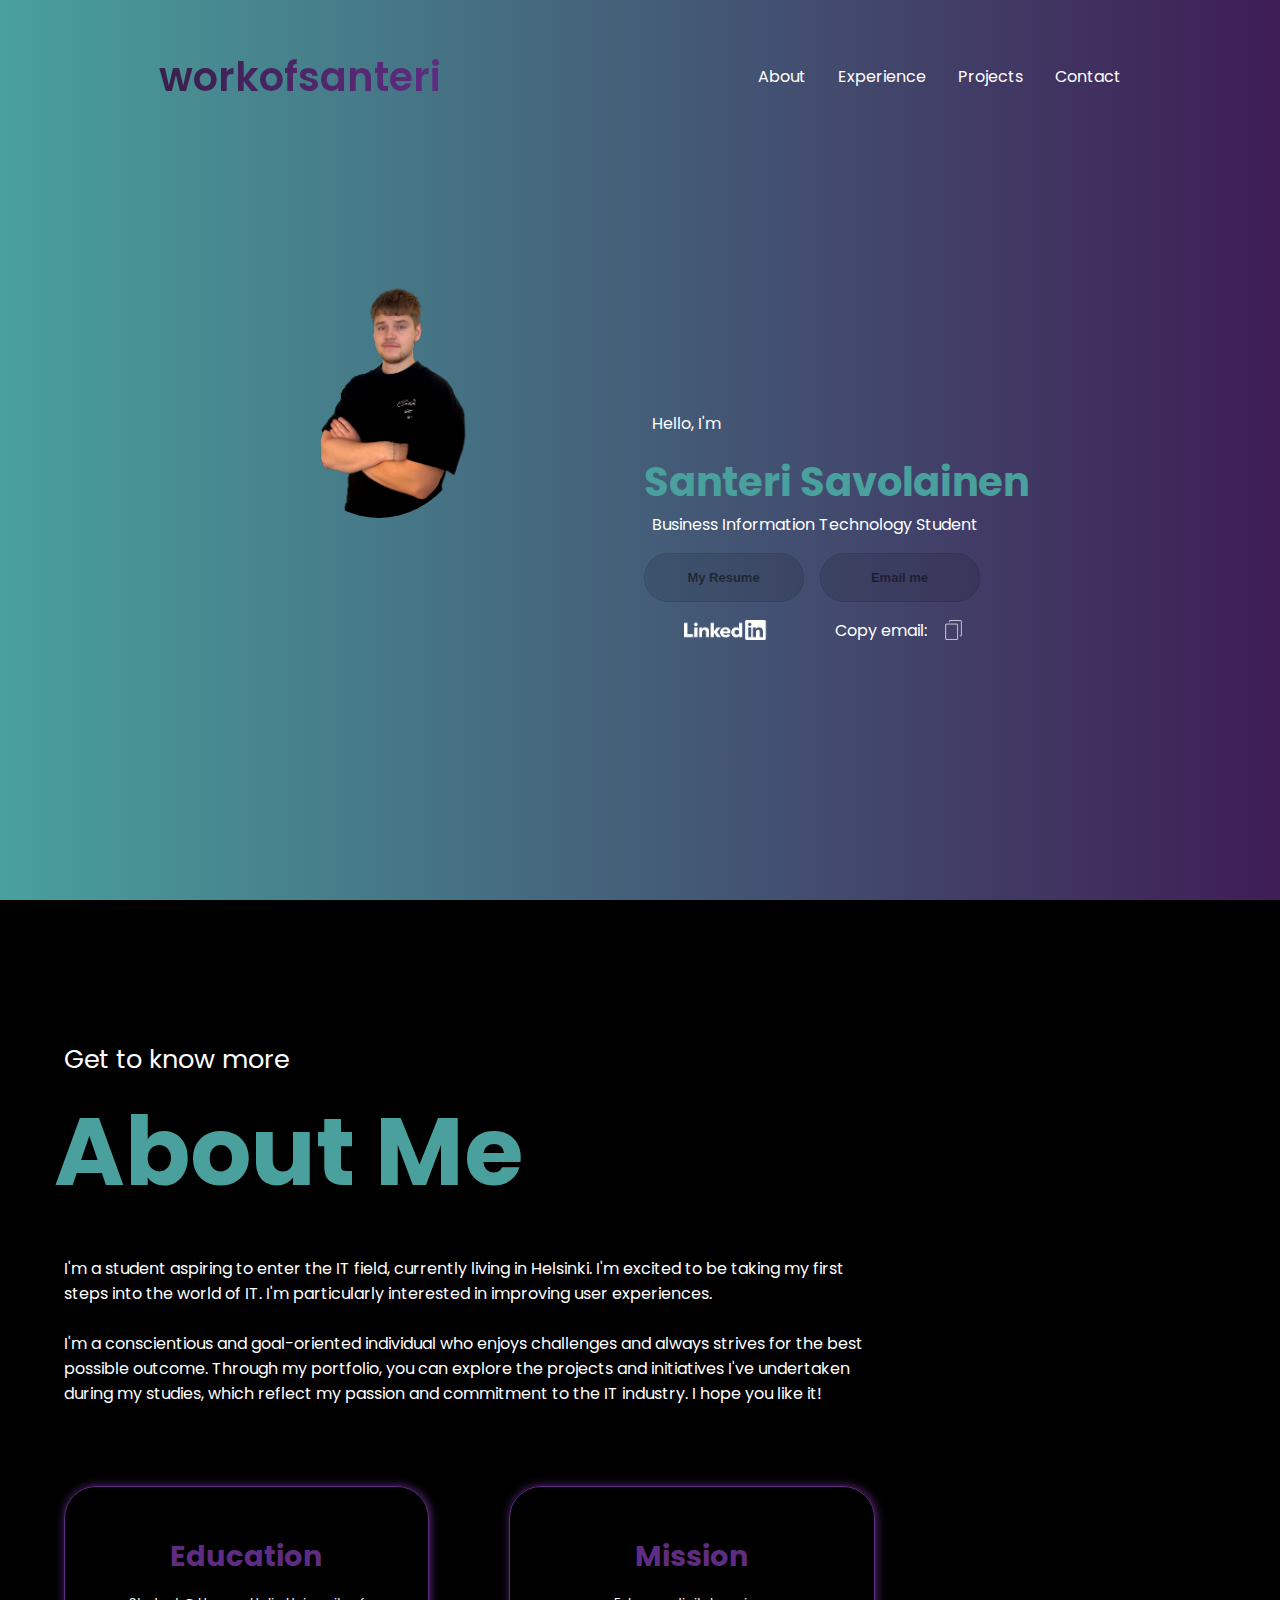
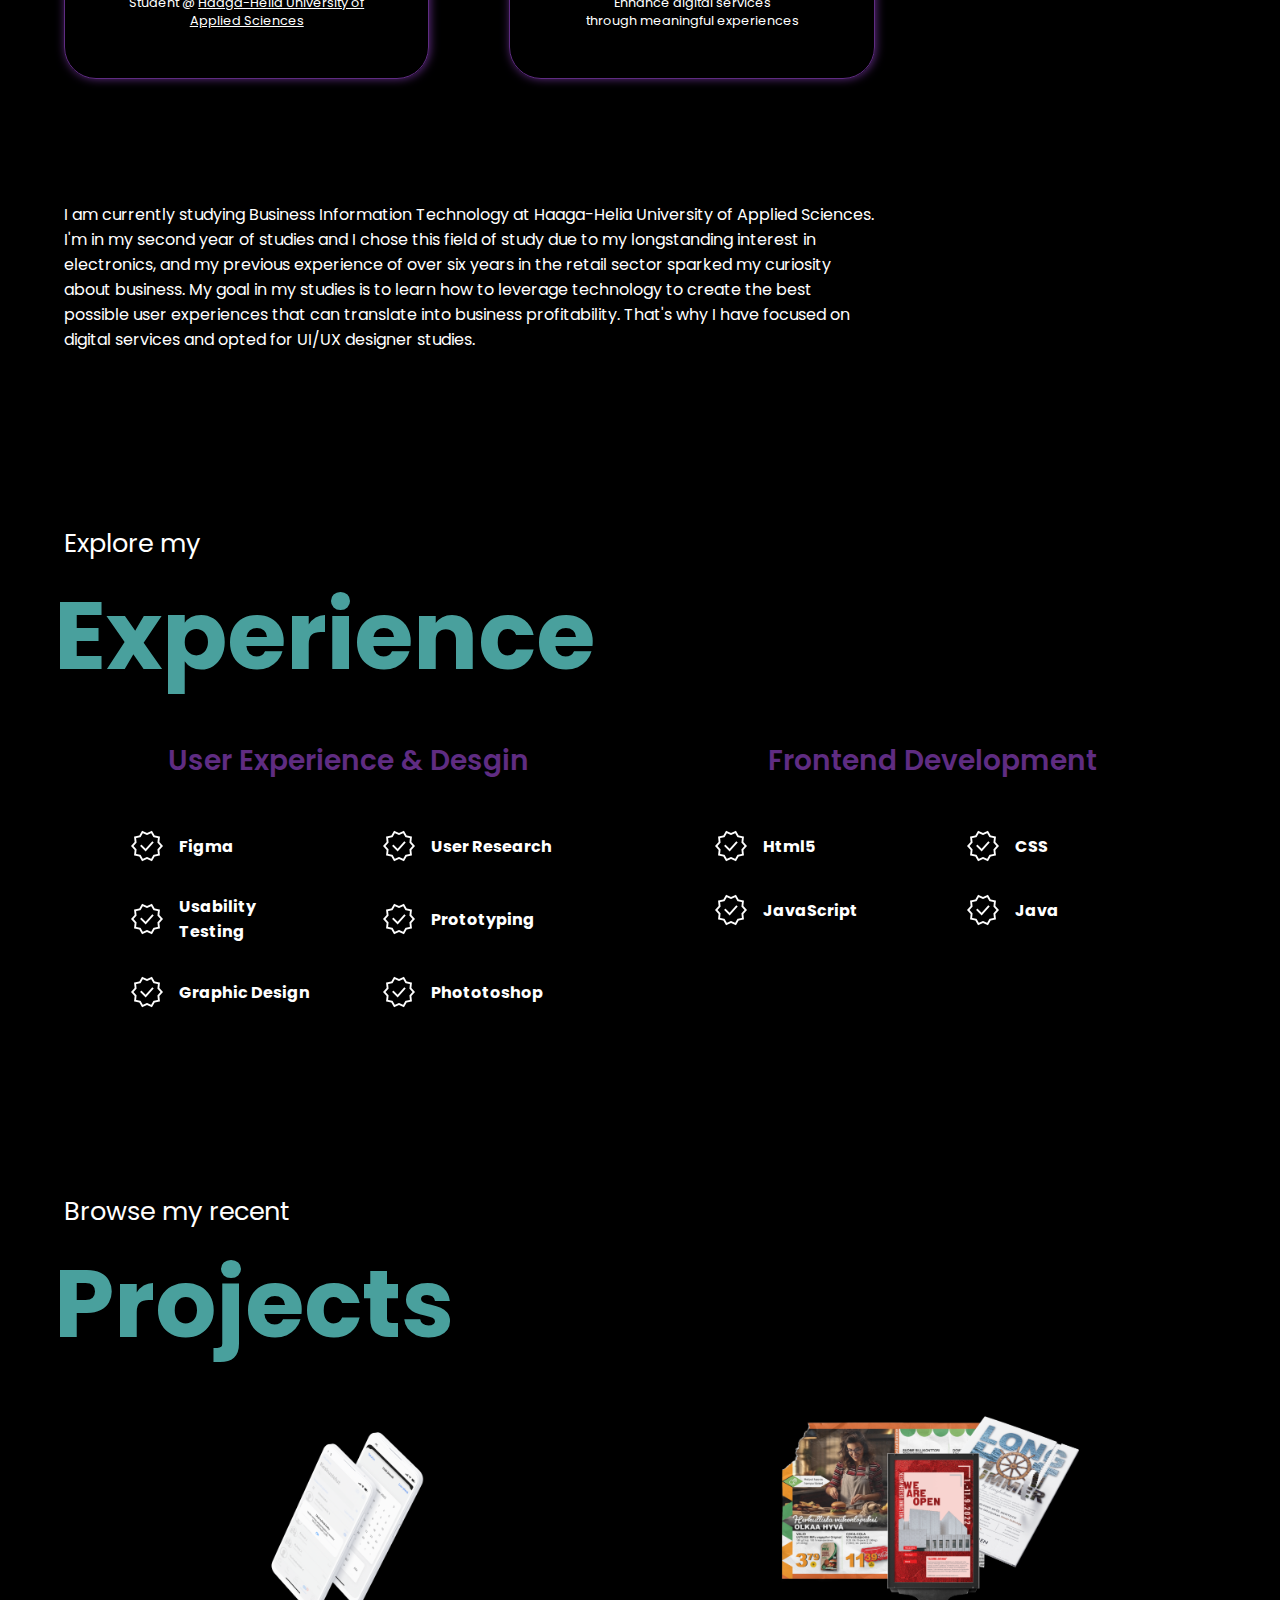
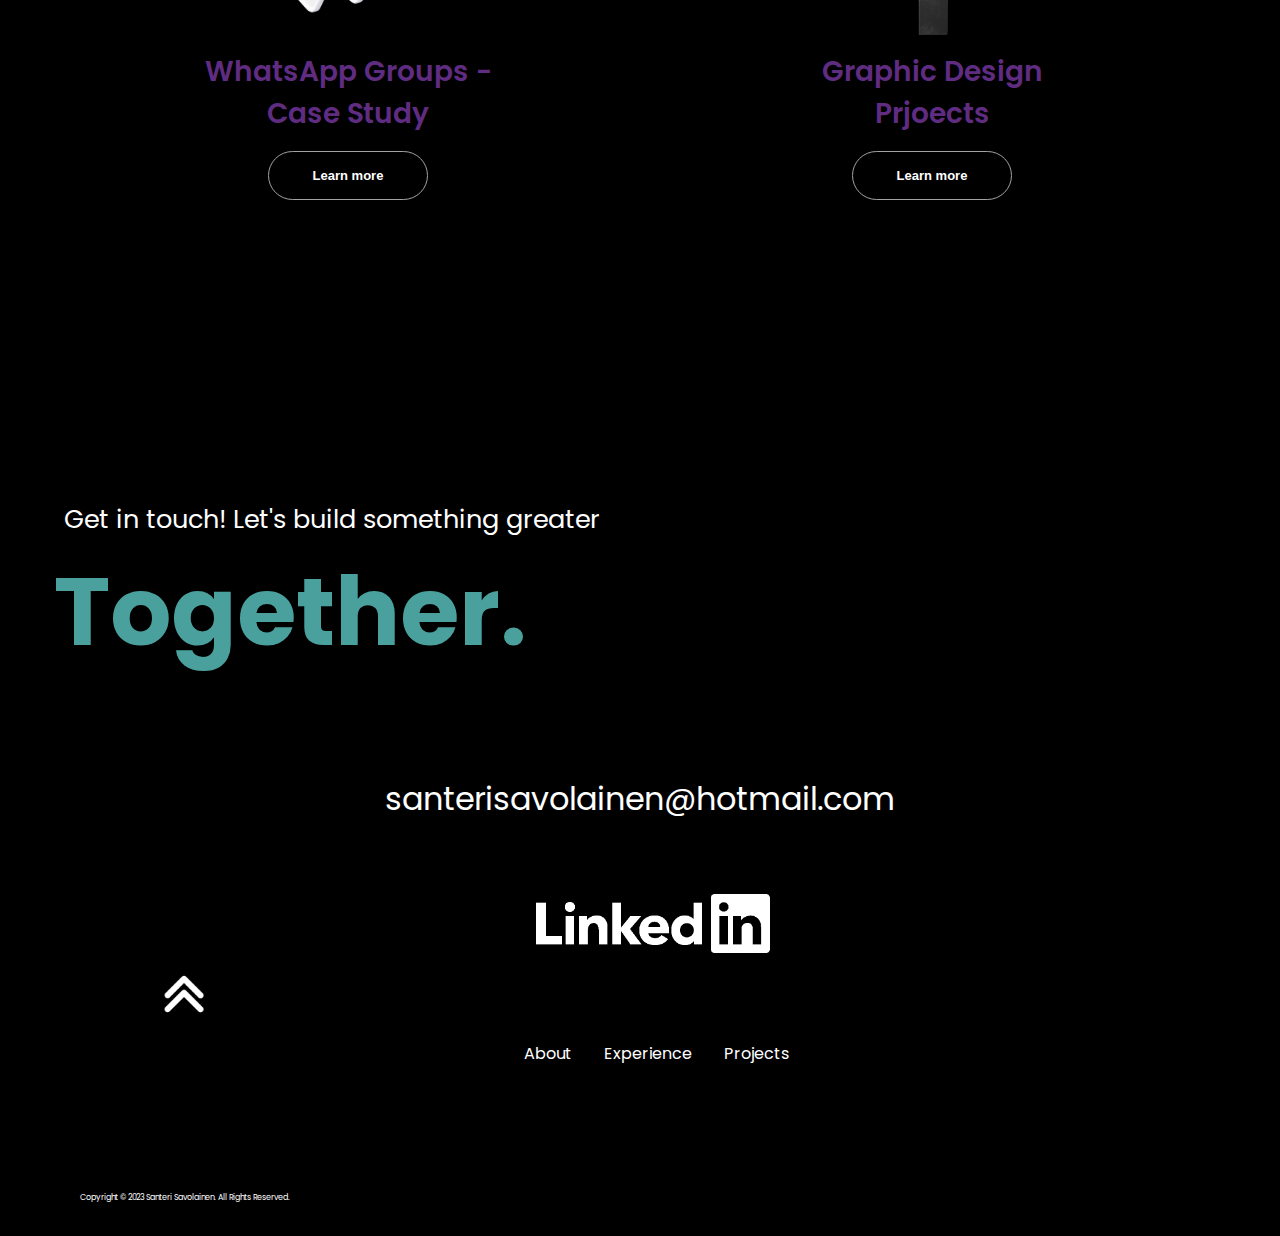
==== index.html @ 5874dae6 "created portfolio" ====
<!DOCTYPE html>
<html lang="en">
  <head>
    <meta charset="UTF-8" />
    <meta http-equiv="X-UA-Compatible" content="IE=edge" />
    <meta name="viewport" content="width=device-width, initial-scale=1">
    <title>My Portfolio</title>
    <link rel="stylesheet" href="style.css" />
    <link rel="stylesheet" href="mediaqueries.css" />
  </head>
  <body>
    <nav id="desktop-nav">
      <div onclick="location.href='index.html'" class="logo">workofsanteri</div>
      <div>
        <ul class="nav-links">
          <li><a href="#about">About</a></li>
          <li><a href="#experience">Experience</a></li>
          <li><a href="#projects">Projects</a></li>
          <li><a href="#contact">Contact</a></li>
        </ul>
      </div>
    </nav>
    <nav id="hamburger-nav">
      <div onclick="location.href='index.html'" class="logo">workofsanteri</div>
      <div class="hamburger-menu">
        <div class="hamburger-icon" onclick="toggleMenu()">
          <span></span>
          <span></span>
          <span></span>
        </div>
        <div class="menu-links">
          <li><a href="#about" onclick="toggleMenu()">About</a></li>
          <li><a href="#experience" onclick="toggleMenu()">Experience</a></li>
          <li><a href="#projects" onclick="toggleMenu()">Projects</a></li>
          <li><a href="#contact" onclick="toggleMenu()">Contact</a></li>
        </div>
      </div>
    </nav>
   
    <section id="profile">
      <div class="section__pic-container">
        <img src="./kuvat/profile2.png
        " alt="profile picture" class="profilepic"/>
      </div>
      <div class="section__text">
        <p class="section__text__p2">Hello, I'm</p>
        <h1 class="title1" onclick="location.href='./#about'">Santeri Savolainen</h1>
        <p class="section__text__p2">Business Information Technology Student</p>
        <div class="btn-container">
            <button class="btn btn-color-2" onclick="window.open('./kuvat/Resume.pdf')">
               My Resume
            </button>
            <button class="btn btn-color-1" onclick="location.href='mailto:santeri.savolainen@hotmail.com'">
                Email me
            </button>
            
        </div>
        <div id="socials-container">
            <img src="./kuvat/linkedin2.png" alt="My LinkedIn profile" class="icon"
                onclick="location.href='https://linkedin.com/in/santerisavolainen'" />
                <p onclick="copyEmailToClipboard(event)">Copy email:</p> <img src="./kuvat/copy.png" alt="Email icon" class="icon contact-icon email-icon" onclick="copyEmailToClipboard(event)"> 
                <div class="notification"></div>
          
        </div>
      </div>
    </section>

    <section id="about">
      <p class="section__text__p1">Get to know more</p>
      <h1 class="title">About Me</h1>
      <div class="section-container">

        <div class="about-details-container">

          <p class="info">
            I'm a student aspiring to enter the IT field, currently living in Helsinki. I'm excited to be taking my first steps into the world of IT. I'm particularly interested in improving user experiences.

<br><br>I'm a conscientious and goal-oriented individual who enjoys challenges and always strives for the best possible outcome. Through my portfolio, you can explore the projects and initiatives I've undertaken during my studies, which reflect my passion and commitment to the IT industry.
          I hope you like it!
</p>

          <div class="about-containers2">
            <div class="details-container2">
              

              <h3>Education</h3>
              <p>Student @ <a class="haaga-helia" href="https://www.haaga-helia.fi/en" target="_blank">Haaga-Helia University of Applied Sciences</a></p>
            </div>
            <div class="details-container2">

              <h3>Mission</h3>
              <p>Enhance digital services <br/> through meaningful experiences</p>
            </div>
          </div>
          <div class="text-container">

            <p>
                <br/><br/><br/>I am currently studying Business Information Technology at Haaga-Helia University of Applied Sciences. I'm in my second year of studies and  I chose this field of study due to my longstanding interest in electronics, and my previous experience of over six years in the retail sector sparked my curiosity about business. My goal in my studies is to learn how to leverage technology to create the best possible user experiences that can translate into business profitability. That's why I have focused on digital services and opted for UI/UX designer studies.
            </p>
          </div>
        </div>
      </div>
      <img src="./kuvat/arrow-down.png" alt="Arrow icon" class="icon arrow"
        onclick="location.href='./#experience'"
      />
    </section>
    <section id="experience">
      <p class="section__text__p1">Explore my</p>
      <h1 class="title">Experience</h1>
      <div class="experience-details-container">
        <div class="about-containers">
          <div class="details-container">
            <h3 class="experience-sub-title">User Experience & Desgin</h3>
            <div class="article-container">
              

                <div class="skill">
                  <img src="./kuvat/check.png" alt="verified" class="iconi" />
                  <h2>Figma</h2>
                </div>

              

                <div class="skill">
                  <img src="./kuvat/check.png" alt="verified" class="iconi" />
                  <h2>User Research</h2>
                </div>

              

                <div class="skill">
                  <img src="./kuvat/check.png" alt="verified" class="iconi" />
                  <h2>Usability Testing</h2>
                </div>

              

                <div class="skill">
                  <img src="./kuvat/check.png" alt="verified" class="iconi" />
                  <h2>Prototyping</h2>
                </div>

              

                <div class="skill">
                  <img src="./kuvat/check.png" alt="verified" class="iconi" />
                  <h2>Graphic Design</h2>
                </div>

              

                <div class="skill">
                  <img src="./kuvat/check.png" alt="verified" class="iconi" />
                  <h2>Phototoshop</h2>
                </div>

            </div>
          </div>
          <div class="details-container">
            <h3 class="experience-sub-title">Frontend Development</h3>
            <div class="article-container2">

                <div class="skill">
                  <img src="./kuvat/check.png" alt="verified" class="iconi" />
                  <h2>Html5</h2>
                </div>


                <div class="skill">
                  <img src="./kuvat/check.png" alt="verified" class="iconi" />
                  <h2>CSS</h2>
                </div>


                <div class="skill">
                  <img src="./kuvat/check.png" alt="verified" class="iconi" />
                  <h2>JavaScript</h2>
                </div>


                <div class="skill">
                  <img src="./kuvat/check.png" alt="verified" class="iconi" />
                  <h2>Java</h2>
                </div>

            </div>
          </div>
        </div>
      </div>

      <img src="./kuvat/arrow-down.png" alt="Arrow icon" class="icon arrow"
      onclick="location.href='./#projects'"
    />

    </section>

    <section id="projects">
      <p class="section__text__p1">Browse my recent</p>
      <h1 class="title">Projects</h1>
      <div class="experience-details-container">
        <div class="about-containers">
          <div class="details-container color-container">
            <div class="article-container">
              <img
                src="./kuvat/Realme 10.png"
                alt="Project 1"
                class="project-img"
              />
            </div>
            <h2 class="experience-sub-title project-title">WhatsApp Groups - <br>Case Study</h2>
            <div class="btn-container2">
              <button
                class="btn btn-color-2 project-btn"
                onclick="location.href='projekti1.html'"
              >
                Learn more
              </button>

            </div>
          </div>
          <div class="details-container color-container">
            <div class="article-container">
              <img
                src="./kuvat/designs.png"
                alt="Project 2"
                class="project-img"
              />
            </div>
            <h2 class="experience-sub-title project-title">Graphic Design <br> Prjoects</h2>
            <div class="btn-container2">
              <button
                class="btn btn-color-2 project-btn"
                onclick="location.href='projekti2.html'"
              >
                Learn more
              </button>

            </div>
          </div>

        </div>
      </div>
      <img src="./kuvat/arrow-down.png" alt="Arrow icon" class="icon arrow"
        onclick="location.href='./#contact'"
      />
    </section>
    <section id="contact">
      <p class="section__text__p1">Get in touch! Let's build something greater</p>
      <h1 class="title">Together.</h1>
      

      
      <div class="contact-info-upper-container">
        <div class="contact-info-container">

        

          <p><a class="mail" href="mailto:santerisavolainen@hotmail.com">santerisavolainen@hotmail.com</a></p>
        </div>
        <div class="contact-info-container">
          <a target="_blank" href="https://www.linkedin.com/in/santerisavolainen" >
            <img src="./kuvat/linkedin2.png" alt="LinkedIn icon" class="icon contact-icon3" >
          </a>
        </div>
      </div>
     
    </section>
    <img src="./kuvat/arrow.png" alt="Arrow icon" class="icon-arrow1" onclick="location.href='./#desktop-nav'" />
    <footer>
      <nav class="nav2">
        <div class="nav-links-container">
          <ul class="nav-links">
            <li><a class="a2" href="#hamburger-nav">Home</a></li>
            <li><a class="a1" href="#about">About</a></li>
            <li><a class="a1" href="#experience">Experience</a></li>
            <li><a class="a1" href="#projects">Projects</a></li>
          </ul>
        </div>
      </nav>
      
    </section>
  
    </section>
    <footer>

        <p>Copyright &#169; 2023 Santeri Savolainen. All Rights Reserved.</p>
    </footer>

    <script src="script.js"></script>
  </body>
</html>
---- style.css ----
/* GENERAL */

@import url("https://fonts.googleapis.com/css2?family=Poppins:wght@300;400;500;600&display=swap");

.icon.arrow {
  display: none;
}

* {
  margin: 0;
  padding: 0;
}

.fade-in {
  opacity: 0;
  transform: translateY(20vh);
  visibility: hidden;
  transition: opacity 0.6s ease-out, transform 1.2s ease-out;
  will-change: opacity, visibility;
}


body {
  font-family: "Poppins", sans-serif;
  background-color: rgb(0, 0, 0);
  cursor: default;
}

html {
  scroll-behavior: smooth;
}

p {
  color: rgb(255, 255, 255);
    font-size: 1rem;
}

h3 {
    color:white;
    font-size: 1.8rem;
    padding-bottom: 1rem;
    color: #5F2C82;
}
h2 {
    color:white;
    font-size: 1.4rem;
    padding-bottom: 1rem;
}

/* TRANSITION */


a,
.btn {
  transition: all 300ms ease;
}

/* DESKTOP NAV */

nav,
.nav-links {
  display: flex;
  align-items: baseline;
}

nav {
    justify-content: space-around;
    align-items: center;
    height: 17vh;
    background: linear-gradient(to right, #49a09d, #602c82a6);
  }

.nav2 {
    background: black;
    align-items: end;
}



.nav-links {
  gap: 2rem;
  list-style: none;
  font-size: 1.5rem;
  flex-direction: row;
}

a,
.a2 {
  color: rgb(255, 255, 255);
  text-decoration: none;
  text-decoration-color: white;
}

.a1:hover,
.a2:hover {
    color: rgb(82, 82, 82);
    text-decoration: underline;
    text-decoration-color: 82,82,82;
  }

  .a2 {
    display: none;
  }

.rounded-image {
  height: 30rem;
  width: auto;
}

.haaga-helia {

    text-decoration: underline; /* Example style */
  }

.haaga-helia:hover {
  color: grey;
  text-decoration: none;
  text-underline-offset: 0rem;
  text-decoration-color: rgb(181, 181, 181);
}

a:hover {
  color: rgb(0, 0, 0);
  text-decoration: underline;
  text-underline-offset: 1rem;
  text-decoration-color: rgb(0, 0, 0);
}

.logo,
.logo:hover {
    font-size: 3rem;
    font-weight: 600;
    background: linear-gradient(to right, #391f4b, #5F2C82);
    -webkit-background-clip: text;
    background-clip: text;
    color: transparent;
  }

.logo:hover {
  cursor: pointer;
}

/* HAMBURGER MENU */

#hamburger-nav {
  display: none;
}

.hamburger-menu {
  position: relative;
  display: inline-block;
}

.hamburger-icon {
  display: flex;
  flex-direction: column;
  justify-content: space-between;
  height: 24px;
  width: 30px;
  cursor: pointer;
}

.hamburger-icon span {
  width: 100%;
  height: 2px;
  background-color: black;
  transition: all 0.3 ease-in-out;
}

.menu-links {
  position: absolute;
  top: 100%;
  right: 0;
  background-color: white;
  width: fit-content;
  max-height: 0;
  overflow: hidden;
  transition: all 0.3 ease-in-out;
}

.menu-links a {
  display: block;
  padding: 10px;
  text-align: center;
  font-size: 1.5rem;
  color: black;
  text-decoration: none;
  transition: all 0.3 ease-in-out;
}

.menu-links li {
  list-style: none;
}

.menu-links.open {
  max-height: 300px;
}

.hamburger-icon.open span:first-child {
  transform: rotate(45deg) translate(10px, 5px);
}

.hamburger-icon.open span:nth-child(2) {
  opacity: 0;
}

.hamburger-icon.open span:last-child {
  transform: rotate(-45deg) translate(10px, -5px);
}

.hamburger-icon span:first-child {
  transform: none;
}

.hamburger-icon span:first-child {
  opacity: 1;
}

.hamburger-icon span:first-child {
  transform: none;
}

/* SECTIONS */

section {
  padding-top: 4vh;
  height: 96vh;
  margin: 10%;
  box-sizing: border-box;
  min-height: fit-content;
  
}

.section-container {
  display: flex;
}

/* PROFILE SECTION */

#profile {
  display: flex;
  justify-content: center;
  gap: 5rem;
  height: 83vh;
  background: linear-gradient(to right, #49A09D, #602c82a6);
  margin: 0;
  padding: 0;
}

.profilepic {
  border-radius: 50%;
height: 20rem;
 
}

.section__pic-container {
  width: 25%;
  margin-top:11%
}

.section__text {
  align-self: center;
  text-align: center;
}

.section__text p {
  font-weight: 1rem;
}

.section__text__p1 {
    font-size: 1.6rem;
      text-align: left;
      
    }

.section__text__p2 {
  font-size: 1.6rem;
  margin-bottom: 1rem;
  text-align: left;
}

.title1 {
    font-size: 5rem;
    text-align: left;
    color: #49A09D;
    margin-left: -0.5rem;
    transition: all .7s ease; /* Apply a smooth transition to all properties */
  }

  .title1:hover {
    transform: scale(1.04);
    text-shadow: 0px -1px 15px #0000007e;
    position: relative;
    cursor: pointer;
  }

  .title {
    font-size: 6rem;
    text-align: left;
    color: #49A09D;
    margin-left: -10px;
    position: relative;
    
  }




#socials-container {
  display: flex;
  justify-content: left;
  margin-top: 1rem;
  gap: 1rem;
  align-items: center;
}

/* ICONS */

.icon {
  cursor: pointer;
  height: 2rem;
  transition: all 0.1s ease-in-out ;
  margin-right: 6rem;
  margin-left: 3.2rem;
}

.licon {
    cursor: pointer;
    height: 2rem;
    transition: all 0.1s ease-in-out ;
  }

.icon:hover,
.licon:hover {

    scale: 1.02;
  opacity: 0.5;
}

.email-icon {
  opacity: 0.7;
  display: flex;
  height: 2rem;
  align-items: center;
  margin-left: 0px;
}




.email-icon:hover {
    opacity: 0.1;  ;
    cursor: pointer;
}

.mail:hover {
    color: white;
    opacity: 0.3;
    text-decoration: none;
}

/* BUTTONS */

.btn-container {
  display: flex;
  justify-content: left;
  align-items: center;
  gap: 1rem;
  margin-left: -0.5rem;
}

.btn-container2 {
    display: flex;
    justify-content: center;
    align-items: center;
    gap: 1rem;

  }

.btn {
    font-size: 1.2rem;
    font-weight: 600;
    transition: all 300ms ease;
    padding: 1rem;
    width: 15rem;
    border-radius: 2rem;
  }

.btn-color-1,
.btn-color-2 {
    border: rgba(0, 0, 0, 0.1) 0.01rem solid;
}

.btn-color-1:hover,
.btn-color-2:hover {
  cursor: pointer;
  
}

.btn-color-1,
.btn-color-2 {
 background-color: rgba(0, 0, 0, 0.1);
  color: rgba(0, 0, 0, 0.5);
}


.btn-container {
  gap: 1rem;
}

.btn-color-1:hover,
.btn-color-2:hover {
  cursor: pointer;
  transform: scale(1.04);
  box-shadow: 3px -0.5px 10px #00000071;
  background-color: #49A09D;
  color: black;

}

/* ABOUT SECTION */

#about {
  position: relative;
}

.about-containers {
  gap: 1rem;
  margin-bottom: 5rem;
  display: flex;
  flex-wrap: wrap;
  margin-right: 20%;
  max-width: 1230px;
  

}

.text-container {
    text-align: left;
}

.about-containers2 {
    gap: 5rem;
    margin-top: 2rem;
    display: flex;
    flex-wrap: wrap;
    align-content: space-around;
    width: 100%;
    justify-content: space-evenly;
    
  
  }



.about-details-container {
  display: flex;
  flex-wrap: wrap;
  margin-right: max(0px, calc(60% - 350px));
  
}

.about-pic {
  border-radius: 2rem;
}

.arrow {
  position: absolute;
  bottom: 2.5rem;
  right: -2rem;
}

.icon-arrow1 {
    width: 80px; 
    height: 80px; 
    position: absolute;
    left: 10rem; 
    cursor: pointer;
    color: #49A09D;
    transition: all .3s ease;
  }
  .icon-arrow1:hover {
    opacity: 0.3;
  }

.details-container {
    padding: 1rem;
    flex: 1 1 0%;
  max-width: 50rem;
    text-align: center;
    margin: 1rem;
    border-radius: 2rem;

    
}
.details-container h2{
  padding-bottom: 0px;
}



.details-container2 {
    display: flex;
    flex-direction: column;
    padding: 3rem;
    flex: 1;
    border-radius: 2rem;
    border: #5F2C82 0.1rem solid;
    text-align: center;
    max-width: 450px;
    height: auto;
    box-shadow: 1px 0px 10px #5F2C82 ;
  }

.section-container {
  gap: 4rem;
  height: 80%;
}



/* EXPERIENCE SECTION */

#experience {
  position: relative;
}

.experience-sub-title {
  color: #5F2C82;
  font-weight: 600;
  font-size: 1.75rem;
  margin-bottom: 2rem;
}

.experience-details-container {
  display: flex;
  justify-content: center;
  flex-direction: column;
}

.article-container {
    display: flex;
    flex-flow: wrap;
    text-align: initial;
    flex-wrap: wrap;
    justify-content: space-around;
    align-items: center;
}

.article-container2 {
    display: flex;
    flex-wrap: wrap;
    justify-content: space-around;
    
  }
  



/* PROJECTS SECTION */

#projects {
  position: relative;
}



.project-img {
  border-radius: 2rem;
  width: 60%;
  height: 60%;
}

.project-title {
  margin: 1rem;
  color: #5F2C82;
}

.project-btn {
    display: flex;
    justify-content: center;
  color: rgb(255, 255, 255);
  border-color: rgb(163, 163, 163);
}

/* CONTACT */

#contact {
  display: flex;
  justify-content: center;
  flex-direction: column;
  height: 70vh;
}

.contact-info-upper-container {
  display:block;
  justify-content: center;
  background: (250, 250, 250);
  margin: 10px;
  padding: 2rem;
}

.contact-info-container {
  display: flex;
  align-items: center;
  justify-content: center;
  gap: 10rem;
  margin-top: 10rem;
  margin-bottom: 0rem;
}

.contact-info-container p {
  font-size: 3rem;
}

.contact-icon {
  cursor: default;
}
.contact-icon2 {
    cursor: pointer;
    width: 20rem;
    height: auto;
  }

  .contact-icon3 {
    margin-left: 0px;
    cursor: pointer;
    width: 20rem;
    height: auto;
    transition: all .3s ease;
  }

  .contact-icon3:hover {
    scale: 1;
  }

  .skill {
    display: flex;
    align-items: center;
    gap: 1rem;
    width: 250px;
    margin-bottom: 2rem;
  }
  .iconi {
    cursor: pointer;
    height: 2rem;
  }
/* FOOTER SECTION */

footer {
  height: 26vh;
  margin: 1rem 1rem;
  display: flex;
    justify-content: flex-end;
    flex-wrap: nowrap;
    flex-direction: column;
}

footer p {
  text-align: left;
  font-size: 0.5rem;
  margin-left: 3rem;
}
 
/* whatsapp */

.wsection {
  height: 60vh;
}
---- mediaqueries.css ----
@media screen and (max-width: 1600px) {

  .hel-container img {
    max-height: 45rem;
   }


  .hel p{
    margin-right: 10px;
    max-width: 100%;
  }
  .users-container {
 
    max-width: 1000px;
  }
  
  .section__pic-container {
    width: 25%;
    margin-top:6%
  }

  .ip6,
  .ip8 {
    border-radius: .7rem;
    position: absolute;
    right: 5%;
    width: 7rem;
    transition: .5s;
    }

p {
  font-size: 1rem;
}

.nav-links {
  font-size: 1rem;
}

.logo,
.logo:hover {
  font-size: 2.5rem;
}

.title1 {
  font-size: 2.5rem;
}

.section__text__p2 {
font-size: 1rem;
}

.btn-color-1,
.btn-color-2{
  width: 10rem;
  font-size: small;
}

  #socials-container p {
    font-size: 1rem;
    
  }

  .icon {
    height: 1.3rem;
    margin-left: 2rem;
    margin-right: 3.2rem;
  }

  .email-icon {
    height: 1.3rem;
    margin: 0rem;
  }

  .contact-icon3 {
    width: 15rem;
    height: auto;
    margin-left: 2rem;
    margin-right: 0px;
  }

  .nav-links-container {
    display: flex;
  }
  .contact-info-container {
    margin-top: 4rem;
  }
  .mail {
    font-size: 2rem;
  }

  .about-containers2 {
    margin-top: 5rem;
    margin-bottom: 3rem;
  }

  .details-container2 p {
    font-size: .8rem;
  }

  .icon.arrow {
    display: none;
  }

  .info {
    margin-top: 2rem;
  }
  
  .icon-arrow1 {
    height: auto;
    width: 3rem;
  }
  article {
    margin-left: 0px;
    width: 10rem;
    justify-content: center;

  }

  .section__text__p1 {
    margin-top: 0.5rem;
  }
  #profile {
    height: 83vh;
    margin-bottom: 6rem;
  }


  #experience {
    margin-top: 10%;
  } 


  .profilepic {
    scale: 0.8;
  }

  .about-containers {
    gap: 1rem;
    margin-bottom: 5rem;
    display: flex;
    flex-wrap: wrap;
    margin-right: 0px;
  
  }

  .about-details-container {
    display: flex;
    flex-wrap: wrap;
    margin-right: max(0px, calc(60% - 350px));
    
  }

  #contact,
  #projects {
    height: fit-content;
  }
  .section-container {
    display: block;
  }

  #projects {
    padding-top: 2rem;
    padding-bottom: 9rem;
  }
  
  .contact-info-upper-container {
    padding: 0px;
    display: flex;
    flex-wrap: nowrap;
    flex-direction: column;
    align-items: center;

    

  }

  .objective {
    display: flex;
    flex-direction: column;
    max-width: 20rem;
    height: 17rem;
    border: 2px solid #5F2C82;
    border-radius: 100%;
    padding: 1rem;
    text-align: center;

  }

  .objective h3 {
    font-size: 1.3em;
    padding-bottom: 2rem;
    padding-top: 2rem;
}

.objective h2 {
    font-size: .8rem;
    max-width: fit-content;
    margin: 0px 2px;
}

.objective p{
margin-top: 0px;
font-size: .7rem;
max-width: fit-content;

}

  section,
  .section-container {
    height: fit-content;
  }
  section {
    margin: 0 5%;
  }

  .skill {
    width: 183px;
  }


  .article-container h2,
  .article-container2 h2 {
    font-size: medium;
  }


}
.notification {
  display: none;
  position: fixed;
  top: 10px;
  right: 10px;
  background: #333;
  color: white;
  padding: 10px;
  border-radius: 5px;
  animation: fadeIn 0.5s, fadeOut 0.5s 2.5s forwards;
  font-size: 12px;
}

@keyframes fadeIn {
  from { opacity: 0; }
  to { opacity: 1; }
}

@keyframes fadeOut {
  from { opacity: 1; }
  to { opacity: 0; }
}

@media screen and (max-width: 1100px) {
  .gro-container {
    display: flex;
    flex-direction: column;
    align-items: center;
  }

  .gro2-container {
    display: flex;
    flex-direction: column;
    align-items: center;
  }

  .gro img{
    max-width: 100%;
  }


  .inf {
    max-width: 100%
  }

  .hel-container {
    display: flex;
    flex-direction: column;
    gap:2rem;
    align-items: center;
  }


  .object {
    flex-wrap: wrap;
    flex-direction: column;
    align-items: center;
  }

  .objective {
    height: auto;
    padding-top: 3rem
  }

.objectives {
  width: 100%;
}

  .testing {
    flex-wrap: wrap;
    margin-left: 0px;
  }

  .teamw,
  .teamw p {
    gap:1rem;
    max-width: 100%;
  }

  .testing p {
    margin-left: 0px;
    margin-top: 2rem;
  }
  
  .flow
  {
    width:15rem;
  }

  .flowt {
    scale: 0.8;
  }

  .design-text1 {
    scale:0.7;
    left: 45%;
  }
  
  .about-containers {
    flex-wrap: wrap;
    display: table-column;
  }

  .details-container {
    margin-top: 1rem;
  }
}

@media screen and (max-width: 900px) {
  #desktop-nav {
    display: none;
  }
  #hamburger-nav {
    display: flex;
    color: #33333300;
  }

  .a2 {
    display:flex;
  }

  .profilepic {
    width: 10rem;
    height: 11rem;
  }

  .icon {
    margin-left: 0px;
    margin-right: 0px;
  }

  #socials-container {
    display: flex;
    justify-content: center;
    align-items: center;
    gap: 1rem;
  }

  .problem {
    flex-wrap: wrap;
  }


  .objective {
    height:13rem;
    padding-top: 5rem;
  }

  
  .licon {
    margin-left: 1.5rem;
    width: 6rem;
    height: auto;
  }
  .hamburger-icon span {
    width: 100%;
    height: 2px;
    background-color: white;
    transition: all 0.3s ease-in-out;
  }
  


  .menu-links.open {
    background: linear-gradient(to right, #5F2C82, #602c8236); 
    border-radius: 1rem;
  
  } 
  
.menu-links.open a {
  color: white;

}

  #experience {
    margin: 10px;
  }
  .experience-details-container {
    margin: 8px;
    padding: 0px;
    
  }
  #profile,
  .section-container {
    display: block;
  }

  section,
  .section-container {
    height: fit-content;
  }
  section {
    margin: 0 5%;
  }
  .section__pic-container {
    display: flex;
    align-items: center;
    justify-content: center;
    max-height: 30%;
    margin-left: 45%;
    max-width: 10%;
  }
  .about-containers {
    margin-top: 0;
  }

  .icon-arrow1 {
    right: 1rem;
    bottom: 2rem;
  }

  .icon-arrow3 {
    right: 10rem;
  }
  .title1 {
    font-size: 2.5rem;
    margin: 10px;
    text-align: center;
  }

     .objective p {
        margin: 0px;
        font-size: 1rem;
        padding: 3rem;}

  .problem p.text{
    padding-bottom: 2rem;
    padding-top: 2rem;
  }

.goals-container,
.users-container,
.testing,
.practices {
  margin-left: 0px;
  margin-right: 0px;
  justify-content: center;

}

.ftext {
  align-items: center;
}

.practices {
  flex-direction: column;
  padding: 0px;
}

.practice,
.testing p {
  display: flex;
  flex-direction: column;
  align-items: center;
  max-width: 100%;
  margin-right:0px;
}

  .text {
    margin-right: 0px;
  }

  .lessons2 {
    flex-direction: column;
    margin-right: 0px;
  }
  .lessons {
    flex-direction: column;
  }

  .lessons p,
  .lessons2 p {
    max-width: 100%;
    gap: 2rem;
  }
  .ip6 {
    margin-top: 50%;
    margin-right: 5%;
  }
  .ip7,
  .ip8 {
    right: 5%;
    margin-right: 5%;
  }
  p {
    margin: 0px;
    font-size: 1rem;
  }

  .btn {
    width: 8rem;
    font-size: 1rem;
    margin-left: 15px;
  }

  .title {
    font-size: 2.5rem;
    margin-left: 5px;
    margin-top: 0px;
    margin-bottom: 2rem;
  }

  .title2 {
    font-size: 2.5rem;
  }

  h1 {
    margin-left: 10px;
  }

  .text-container {
    font-size: 0.8rem;
    margin: 10px;
    text-align: left;
  }

  .contact-icon3{
   width:100px;
   margin-top: 8px;
  }

  .mail {
    font-size: 1rem;
    color: #5F2C82;
  }
 #contact {
  margin-top: 50px;
 }

 .section__text__p1{
  margin-bottom: 0px;
  text-align: left;
  margin-top: 3rem;
  font-size: 1rem;
 }


  .about-containers {
    padding: 0px;
    margin: 0px;
    gap: 1rem

  }

  .details-container {
    margin: 1rem;
    margin-bottom: 2rem;
      padding: 0.6rem;
    
  }

  .details-container h2 {
    font-size: 1rem;
  }

  .article-container {
    display: flex;
    flex-wrap: wrap;
    flex-direction: row;
    justify-content: center;
    gap: 0rem;
  }

  .article-container2 {
    max-width: auto;
    padding: 0px;
  }

  article {
    font-size: 1rem;
    width: auto;
    margin: 0px;
    padding: 1px;
    width: 135px;
  }

  .article2 {
    width: 110px;

  }

  .article-container h2 {
    font-size: 1rem;
    align-items: right;

  }

  .icon-arrow1,
  .icon.arrow {
    display: none;
  }
  #contact,
  footer {
    height: 40vh;
  }
  #profile {
    height: 83vh;
    margin-top: -6.3%;
  }

  footer nav {
    height: fit-content;
    margin-bottom: 2rem;
  }
  .about-containers,
  .contact-info-upper-container,
  .btn-container {
    flex-wrap: wrap;
  }

.btn-container {
  justify-content: center;
}
  .btn-container p {
    display: none;
  }

  .contact-info-container {
    margin: 0;
  }

 
  .contact-info-container p,
  .nav-links li a {
    font-size: 1rem;
  }
  .experience-sub-title {
    font-size: 1.25rem;
    margin:1rem;
  }
  .logo {
    font-size: 1.5rem;}

  .logo:hover{ 
    font-size: 3rem; /* Set the same font size as the default */
    font-weight: 600; /* Set the same font weight as the default */
    background: transparent; /* Remove the background */
    -webkit-background-clip: text; /* Reset background-clip */
    background-clip: text; /* Reset background-clip */
    color: #5F2C82; /* Set the text color to the desired color */
  
  }
  
  
  .nav-links {
    flex-direction: row;
    gap: 2rem;
    text-align: center;
  }

  .section__text__p2 {
    font-size: 1.25rem;
    text-align: center;
  }
 

#projects {
  padding: 1rem;
}

#contact {
  margin-top: 10px;
  padding-bottom: 10rem;
}






footer p {
  font-size: 0.5rem;
}

footer {
  max-height: 60px;
}
}
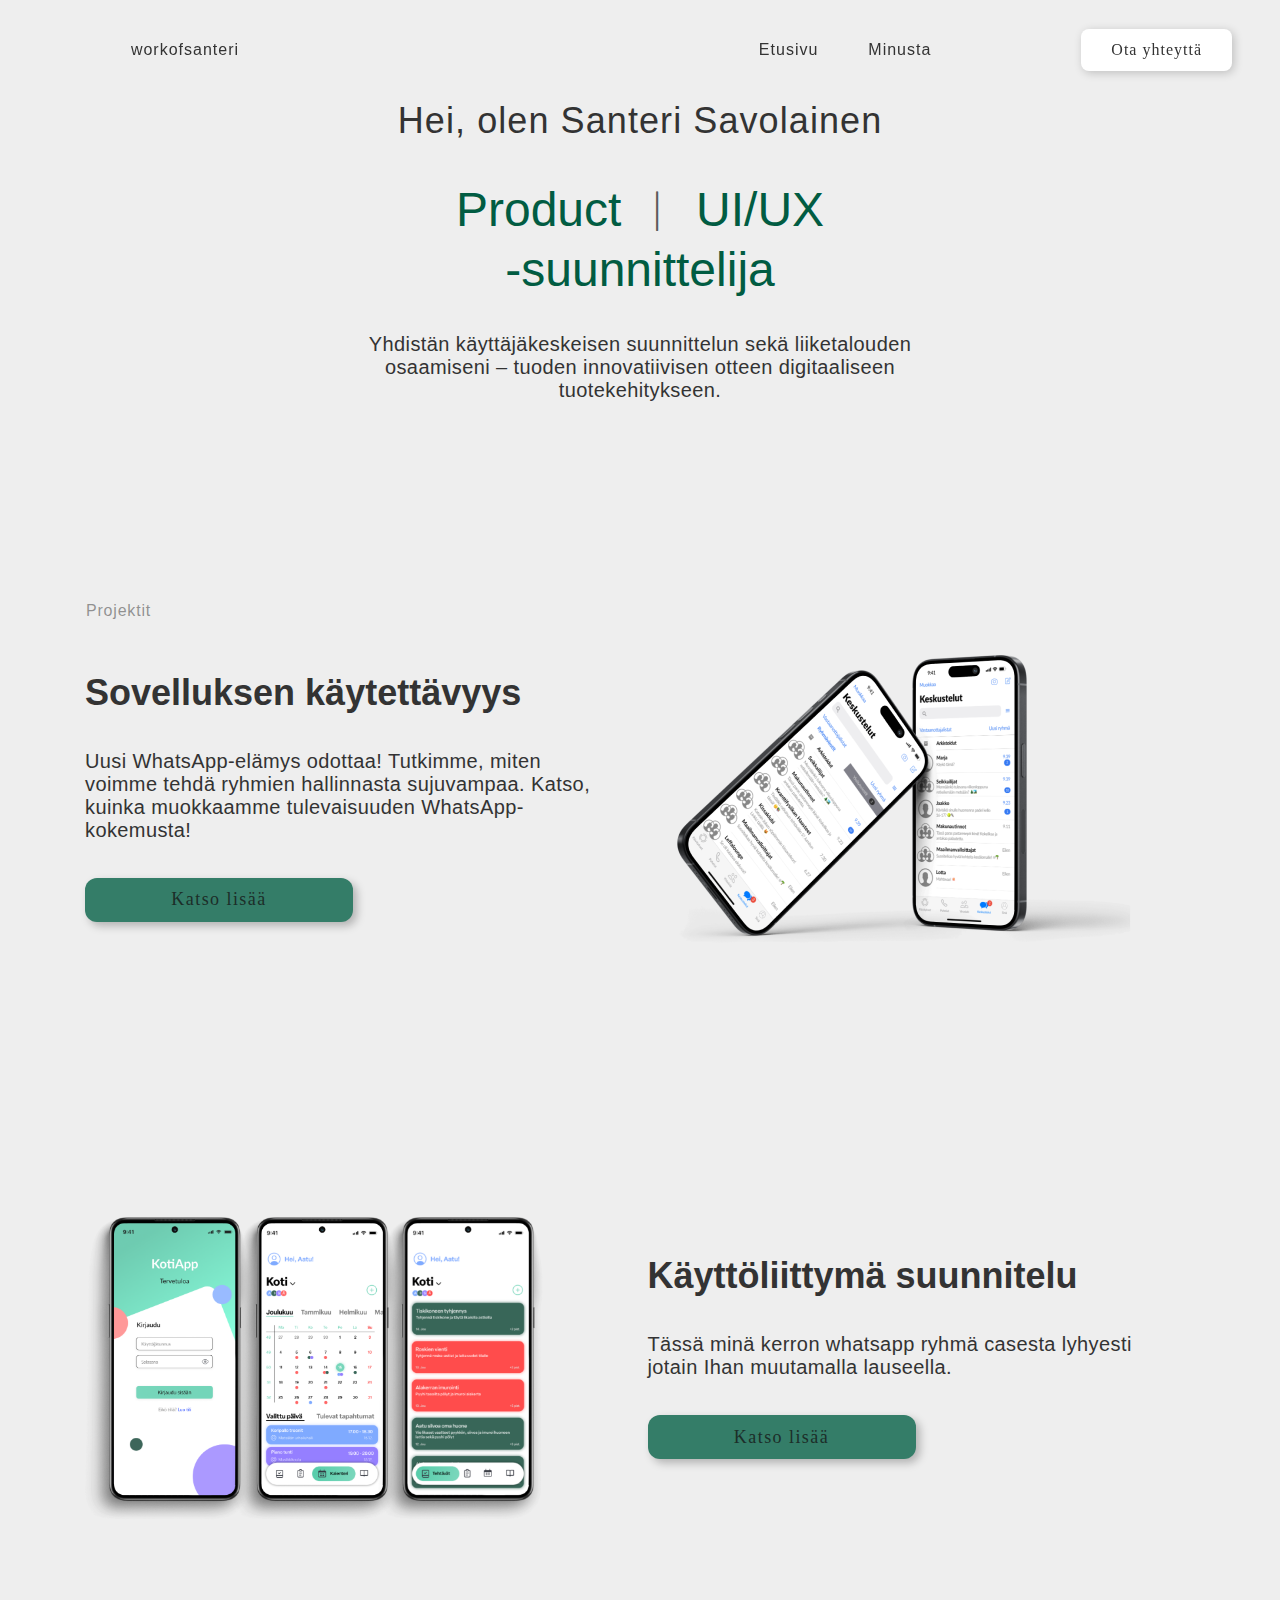
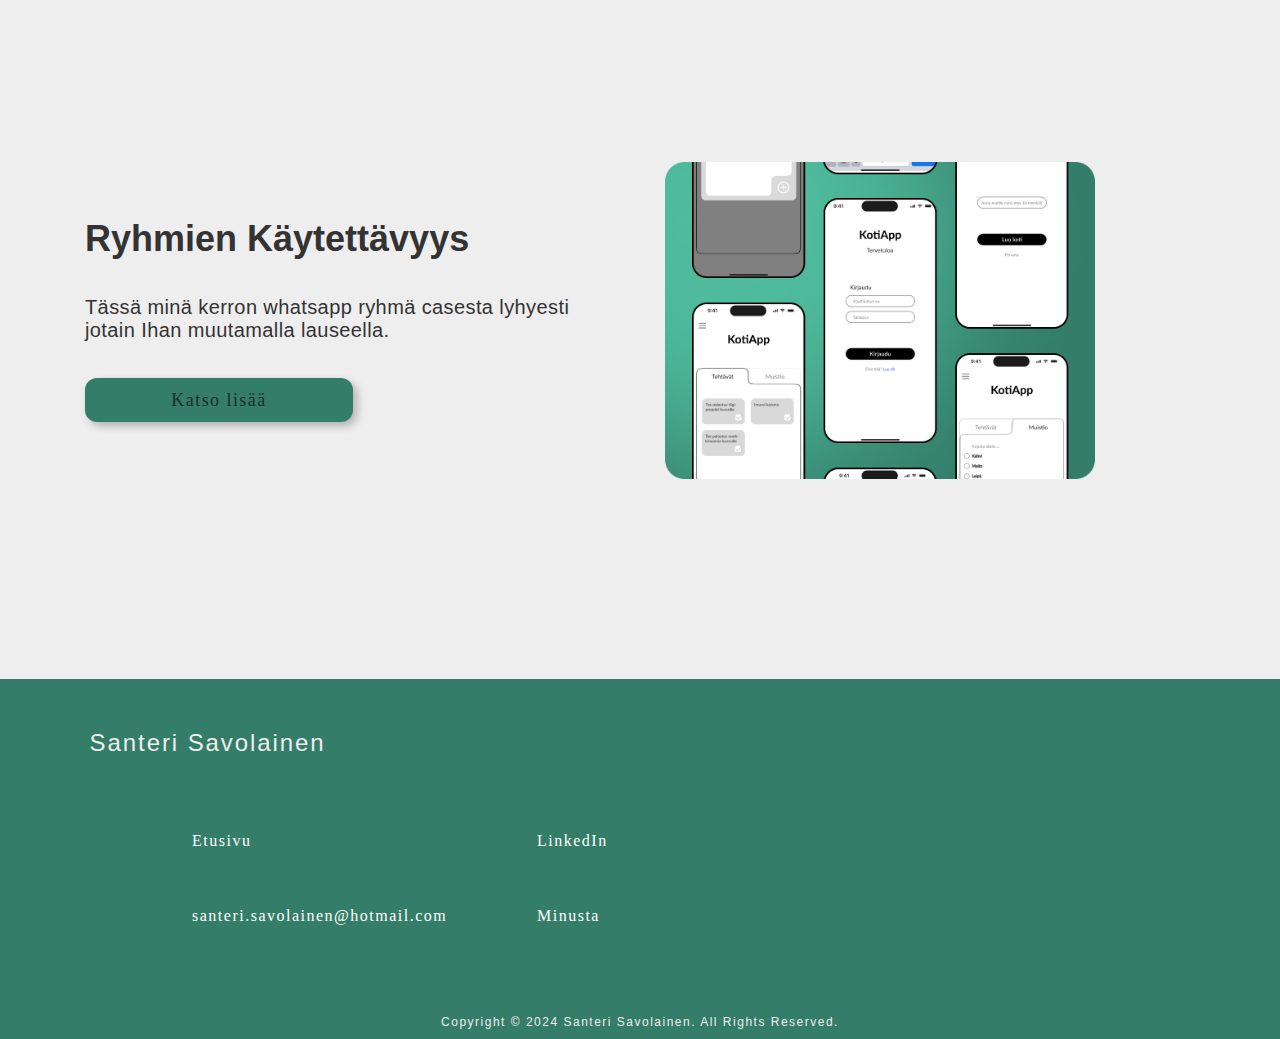
==== commit e2dc97f2: "Portfolio 2.0" ====
--- a/index.html
+++ b/index.html
@@ -1,291 +1,144 @@
 <!DOCTYPE html>
-<html lang="en">
-  <head>
-    <meta charset="UTF-8" />
-    <meta http-equiv="X-UA-Compatible" content="IE=edge" />
-    <meta name="viewport" content="width=device-width, initial-scale=1">
-    <title>My Portfolio</title>
-    <link rel="stylesheet" href="style.css" />
-    <link rel="stylesheet" href="mediaqueries.css" />
-  </head>
-  <body>
-    <nav id="desktop-nav">
-      <div onclick="location.href='index.html'" class="logo">workofsanteri</div>
-      <div>
-        <ul class="nav-links">
-          <li><a href="#about">About</a></li>
-          <li><a href="#experience">Experience</a></li>
-          <li><a href="#projects">Projects</a></li>
-          <li><a href="#contact">Contact</a></li>
-        </ul>
-      </div>
+<html lang="fi">
+
+<head>
+    <meta charset="UTF-8">
+    <meta name="viewport" content="width=device-width, initial-scale=1.0">
+    <title>Santeri Savolainen - Projekti </title>
+    <meta name="description"
+        content="Tutustu UI/UX-suunnitteluni portfoliocasestudyyn, joka esittelee osaamiseni käyttöliittymässä, käyttäjäkokemuksessa, vuorovaikutussuunnittelussa ja muissa suunnittelun osa-alueissa.">
+    <meta name="keywords"
+        content="UI/UX, Portfolio, /UX-suunnittelu, Tuotesuunnittelu,Käyttöliittymä, Käyttäjäkokemus, Vuorovaikutussuunnittelu, Informaatioarkkitehtuuri, Wireframing, Prototyypit, Käytettävyys, Käyttäjätutkimus, Design Thinking, Casestudy, Suunnitteluprosessi, Visuaalinen suunnittelu, Responsiivinen suunnittelu, Mobiilisuunnittelu, Verkkosuunnittelu, Käyttäjätestaus, Iteratiivinen suunnittelu, Tehtävänkulut, Käyttäjäpolut, Käytettävyystestaus, Suunnittelujärjestelmä, Brändäys, Sketsaus, Suunnittelutyökalut, Portfolioshowcase">
+    <meta name="author" content="Santeri Savolainen">
+    <link rel="stylesheet" href="style.css">
+    <link rel="stylesheet" href="land-style.css">
+    <script src="scripts.js"></script>
+
+    <link rel="icon" type="image/png" href="assets/S.png">
+    
+
+</head>
+
+<body>
+    <nav class="navbar">
+        <a href="./" class="logo">workofsanteri</a>
+        <div class="menu">
+            <ul class="nav-links">
+                <li><a href="./">Etusivu</a></li>
+                <li><a href="./about">Minusta</a></li>
+
+                <li><a class="hidden" href="#" onclick="openEmail()">Sähköposti</a></li>
+                <li><a class="hidden" href="https://www.linkedin.com/in/santerisavolainen" target="_blank">LinkedIn</a></li>
+                <div class="dropdown-container">
+                    <button class="button">Ota yhteyttä</button>
+                    <div class="dropdown-content" id="myDropdown">
+                        <a href="#" onclick="openEmail() ; return false;">
+                            <img src="assets/Copy_2x.png" class="icon" alt="" width="14px">
+                            <span>Sähköposti</span>
+                        </a>
+                        <a href="https://www.linkedin.com/in/santerisavolainen" target="_blank">
+                            <img src="assets/link-tab.png" class="icon" width="12px" style="opacity: 80%;">
+                            <span>LinkedIn</span>
+                        </a>
+                    </div>
+                </div>
+            </ul>
+            <div class="burger" onclick="toggleMenu()">
+                <div class="line1"></div>
+                <div class="line2"></div>
+                <div class="line3"></div>
+            </div>
+        </div>
     </nav>
-    <nav id="hamburger-nav">
-      <div onclick="location.href='index.html'" class="logo">workofsanteri</div>
-      <div class="hamburger-menu">
-        <div class="hamburger-icon" onclick="toggleMenu()">
-          <span></span>
-          <span></span>
-          <span></span>
+    
+<section class="landing-section">
+    <div class="landing">
+        <h5>Hei, olen Santeri Savolainen</h5>
+        <h6>Product <span class="black-pipe">︱</span> UI/UX <br>-suunnittelija</h6>
+        <p>Yhdistän käyttäjäkeskeisen suunnittelun sekä liiketalouden osaamiseni 
+            – tuoden innovatiivisen otteen digitaaliseen tuotekehitykseen.</p>
+    </div>
+</section>
+
+
+
+
+    <section>
+        <div class="center">
+            <div class="sub-title">
+                <h1>Projektit</h1>
+            </div>
         </div>
-        <div class="menu-links">
-          <li><a href="#about" onclick="toggleMenu()">About</a></li>
-          <li><a href="#experience" onclick="toggleMenu()">Experience</a></li>
-          <li><a href="#projects" onclick="toggleMenu()">Projects</a></li>
-          <li><a href="#contact" onclick="toggleMenu()">Contact</a></li>
+        <div class="card">
+
+            <div class="card-wrapper">
+                <div class="card-text">
+                    <h2>Sovelluksen käytettävyys</h2>
+                    <p>Uusi WhatsApp-elämys odottaa! Tutkimme, miten voimme tehdä ryhmien hallinnasta sujuvampaa. Katso,
+                        kuinka muokkaamme tulevaisuuden WhatsApp-kokemusta!</p>
+                    <a href="./whatsapp-groups" class="primary">Katso lisää</a>
+                </div>
+                <img class="card-cover" src="images/wa-cover.png" alt="">
+            </div>
+
         </div>
-      </div>
-    </nav>
-   
-    <section id="profile">
-      <div class="section__pic-container">
-        <img src="./kuvat/profile2.png
-        " alt="profile picture" class="profilepic"/>
-      </div>
-      <div class="section__text">
-        <p class="section__text__p2">Hello, I'm</p>
-        <h1 class="title1" onclick="location.href='./#about'">Santeri Savolainen</h1>
-        <p class="section__text__p2">Business Information Technology Student</p>
-        <div class="btn-container">
-            <button class="btn btn-color-2" onclick="window.open('./kuvat/Resume.pdf')">
-               My Resume
-            </button>
-            <button class="btn btn-color-1" onclick="location.href='mailto:santeri.savolainen@hotmail.com'">
-                Email me
-            </button>
-            
-        </div>
-        <div id="socials-container">
-            <img src="./kuvat/linkedin2.png" alt="My LinkedIn profile" class="icon"
-                onclick="location.href='https://linkedin.com/in/santerisavolainen'" />
-                <p onclick="copyEmailToClipboard(event)">Copy email:</p> <img src="./kuvat/copy.png" alt="Email icon" class="icon contact-icon email-icon" onclick="copyEmailToClipboard(event)"> 
-                <div class="notification"></div>
-          
-        </div>
-      </div>
     </section>
 
-    <section id="about">
-      <p class="section__text__p1">Get to know more</p>
-      <h1 class="title">About Me</h1>
-      <div class="section-container">
+    <section>
+        <div class="card">
+            <div class="card-wrapper reverse">
+                <div class="card-text">
+                    <h2>Käyttöliittymä suunnitelu</h2>
+                    <p>Tässä minä kerron whatsapp ryhmä casesta lyhyesti jotain Ihan muutamalla lauseella. </p>
+                    <a href="./interaces" class="primary">Katso lisää </a>
+                </div>
+                <img class="card-cover" src="images/UI-cover.png" alt="" style="max-width: 500px">
+            </div>
 
-        <div class="about-details-container">
+        </div>
+    </section>
 
-          <p class="info">
-            I'm a student aspiring to enter the IT field, currently living in Helsinki. I'm excited to be taking my first steps into the world of IT. I'm particularly interested in improving user experiences.
+    <section>
+        <div class="card">
+            <div class="card-wrapper">
+                <div class="card-text">
+                    <h2>Ryhmien Käytettävyys</h2>
+                    <p>Tässä minä kerron whatsapp ryhmä casesta lyhyesti jotain Ihan muutamalla lauseella. </p>
+                    <a href="./homeapp" class="primary">Katso lisää </a>
+                </div>
+                <img class="card-cover" src="images/ka-cover.png" alt="" style="max-width: 430px; padding-right: 30px;">
+                
+            </div>
 
-<br><br>I'm a conscientious and goal-oriented individual who enjoys challenges and always strives for the best possible outcome. Through my portfolio, you can explore the projects and initiatives I've undertaken during my studies, which reflect my passion and commitment to the IT industry.
-          I hope you like it!
-</p>
-
-          <div class="about-containers2">
-            <div class="details-container2">
-              
-
-              <h3>Education</h3>
-              <p>Student @ <a class="haaga-helia" href="https://www.haaga-helia.fi/en" target="_blank">Haaga-Helia University of Applied Sciences</a></p>
-            </div>
-            <div class="details-container2">
-
-              <h3>Mission</h3>
-              <p>Enhance digital services <br/> through meaningful experiences</p>
-            </div>
-          </div>
-          <div class="text-container">
-
-            <p>
-                <br/><br/><br/>I am currently studying Business Information Technology at Haaga-Helia University of Applied Sciences. I'm in my second year of studies and  I chose this field of study due to my longstanding interest in electronics, and my previous experience of over six years in the retail sector sparked my curiosity about business. My goal in my studies is to learn how to leverage technology to create the best possible user experiences that can translate into business profitability. That's why I have focused on digital services and opted for UI/UX designer studies.
-            </p>
-          </div>
         </div>
-      </div>
-      <img src="./kuvat/arrow-down.png" alt="Arrow icon" class="icon arrow"
-        onclick="location.href='./#experience'"
-      />
-    </section>
-    <section id="experience">
-      <p class="section__text__p1">Explore my</p>
-      <h1 class="title">Experience</h1>
-      <div class="experience-details-container">
-        <div class="about-containers">
-          <div class="details-container">
-            <h3 class="experience-sub-title">User Experience & Desgin</h3>
-            <div class="article-container">
-              
-
-                <div class="skill">
-                  <img src="./kuvat/check.png" alt="verified" class="iconi" />
-                  <h2>Figma</h2>
-                </div>
-
-              
-
-                <div class="skill">
-                  <img src="./kuvat/check.png" alt="verified" class="iconi" />
-                  <h2>User Research</h2>
-                </div>
-
-              
-
-                <div class="skill">
-                  <img src="./kuvat/check.png" alt="verified" class="iconi" />
-                  <h2>Usability Testing</h2>
-                </div>
-
-              
-
-                <div class="skill">
-                  <img src="./kuvat/check.png" alt="verified" class="iconi" />
-                  <h2>Prototyping</h2>
-                </div>
-
-              
-
-                <div class="skill">
-                  <img src="./kuvat/check.png" alt="verified" class="iconi" />
-                  <h2>Graphic Design</h2>
-                </div>
-
-              
-
-                <div class="skill">
-                  <img src="./kuvat/check.png" alt="verified" class="iconi" />
-                  <h2>Phototoshop</h2>
-                </div>
-
-            </div>
-          </div>
-          <div class="details-container">
-            <h3 class="experience-sub-title">Frontend Development</h3>
-            <div class="article-container2">
-
-                <div class="skill">
-                  <img src="./kuvat/check.png" alt="verified" class="iconi" />
-                  <h2>Html5</h2>
-                </div>
-
-
-                <div class="skill">
-                  <img src="./kuvat/check.png" alt="verified" class="iconi" />
-                  <h2>CSS</h2>
-                </div>
-
-
-                <div class="skill">
-                  <img src="./kuvat/check.png" alt="verified" class="iconi" />
-                  <h2>JavaScript</h2>
-                </div>
-
-
-                <div class="skill">
-                  <img src="./kuvat/check.png" alt="verified" class="iconi" />
-                  <h2>Java</h2>
-                </div>
-
-            </div>
-          </div>
-        </div>
-      </div>
-
-      <img src="./kuvat/arrow-down.png" alt="Arrow icon" class="icon arrow"
-      onclick="location.href='./#projects'"
-    />
 
     </section>
 
-    <section id="projects">
-      <p class="section__text__p1">Browse my recent</p>
-      <h1 class="title">Projects</h1>
-      <div class="experience-details-container">
-        <div class="about-containers">
-          <div class="details-container color-container">
-            <div class="article-container">
-              <img
-                src="./kuvat/Realme 10.png"
-                alt="Project 1"
-                class="project-img"
-              />
+
+
+
+    <footer>
+        <div class="footer">
+            <div class="footer-logo">
+                <h3>Santeri Savolainen</h3>
             </div>
-            <h2 class="experience-sub-title project-title">WhatsApp Groups - <br>Case Study</h2>
-            <div class="btn-container2">
-              <button
-                class="btn btn-color-2 project-btn"
-                onclick="location.href='projekti1.html'"
-              >
-                Learn more
-              </button>
+            <div class="footer-wrapper">
+                <div class="footer-links">
+                    <ul class="footer-nav-links">
+                        <li><a href="./">Etusivu </a></li>
+                        <li><a href="https://www.linkedin.com/in/santerisavolainen" target="_blank">
+                            <span>LinkedIn</span>
+                        </a>
+                        </li>
+                        <li><a href="#" onclick="openEmail() ; return false;">santeri.savolainen@hotmail.com</a></li>
+                        <li><a href="./about">Minusta</a></li>
+                        
+                    </ul>
+                </div>
+                <h4>Copyright © 2024 Santeri Savolainen. All Rights Reserved. </h4>
+            </div>
+        </div>
 
-            </div>
-          </div>
-          <div class="details-container color-container">
-            <div class="article-container">
-              <img
-                src="./kuvat/designs.png"
-                alt="Project 2"
-                class="project-img"
-              />
-            </div>
-            <h2 class="experience-sub-title project-title">Graphic Design <br> Prjoects</h2>
-            <div class="btn-container2">
-              <button
-                class="btn btn-color-2 project-btn"
-                onclick="location.href='projekti2.html'"
-              >
-                Learn more
-              </button>
-
-            </div>
-          </div>
-
-        </div>
-      </div>
-      <img src="./kuvat/arrow-down.png" alt="Arrow icon" class="icon arrow"
-        onclick="location.href='./#contact'"
-      />
-    </section>
-    <section id="contact">
-      <p class="section__text__p1">Get in touch! Let's build something greater</p>
-      <h1 class="title">Together.</h1>
-      
-
-      
-      <div class="contact-info-upper-container">
-        <div class="contact-info-container">
-
-        
-
-          <p><a class="mail" href="mailto:santerisavolainen@hotmail.com">santerisavolainen@hotmail.com</a></p>
-        </div>
-        <div class="contact-info-container">
-          <a target="_blank" href="https://www.linkedin.com/in/santerisavolainen" >
-            <img src="./kuvat/linkedin2.png" alt="LinkedIn icon" class="icon contact-icon3" >
-          </a>
-        </div>
-      </div>
-     
-    </section>
-    <img src="./kuvat/arrow.png" alt="Arrow icon" class="icon-arrow1" onclick="location.href='./#desktop-nav'" />
-    <footer>
-      <nav class="nav2">
-        <div class="nav-links-container">
-          <ul class="nav-links">
-            <li><a class="a2" href="#hamburger-nav">Home</a></li>
-            <li><a class="a1" href="#about">About</a></li>
-            <li><a class="a1" href="#experience">Experience</a></li>
-            <li><a class="a1" href="#projects">Projects</a></li>
-          </ul>
-        </div>
-      </nav>
-      
-    </section>
-  
-    </section>
-    <footer>
-
-        <p>Copyright &#169; 2023 Santeri Savolainen. All Rights Reserved.</p>
     </footer>
 
-    <script src="script.js"></script>
-  </body>
-</html>+</body>--- a/style.css
+++ b/style.css
@@ -1,669 +1,443 @@
-/* GENERAL */
-
-@import url("https://fonts.googleapis.com/css2?family=Poppins:wght@300;400;500;600&display=swap");
-
-.icon.arrow {
+@font-face {
+    font-family: 'Elza'; /* Choose a name for your font */
+    src: url('fonts/49089') format('ttf'), /* Font format and path to the file */
+   
+  }
+
+
+
+body {
+    padding: 0;
+    margin: 0;
+    background-color: #EEEEEE;
+    cursor: default;
+}
+
+
+
+li {
+    list-style: none;
+  }
+
+a {
+    display: flex;
+    align-items: center;
+    text-decoration: none;
+    color: #333;
+    height: 25px;
+    margin: 0;
+}
+
+
+
+/* Typography */
+h1 {
+    color: rgba(51, 51, 51, 0.50);
+    font-family: 'Elza', sans-serif;
+    font-size: 16px;
+    font-style: normal;
+    font-weight: 300;
+    line-height: normal;
+    letter-spacing: 0.8px;
+    margin: 0;
+    margin-bottom: 12px;
+  }
+  
+  h2 {
+    color: #333;
+    margin: 0;
+    font-family: 'Elza', sans-serif;
+    font-size: 36px;
+    font-style: normal;
+    font-weight: 700;
+    line-height: normal;
+  }
+  
+  h3 {
+    color: #EEEEEE;
+    font-family: 'Elza', sans-serif;
+    font-size: 24px;
+    font-style: normal;
+    font-weight: 500;
+    line-height: normal;
+    letter-spacing: 1.92px;
+    margin: 0;
+  }
+  
+  h4 {
+    color: #EEEEEE;
+    font-family: 'Elza', sans-serif;
+    font-size: 12px;
+    font-weight: 100;
+    letter-spacing: 1.5px;
+    text-align: center;
+    margin: 10px;
+  }
+
+  p {
+    color: #333;
+    font-family: 'Elza', sans-serif;
+    font-size: 20px;
+    font-style: normal;
+    font-weight: 300;
+    line-height: normal;
+    letter-spacing: 0.4px;
+    margin: 0;
+    margin-top: 36px;
+    max-width: 800px;
+  }
+
+
+
+/* Navigation */
+
+
+  .navbar {
+    display: flex;
+    justify-content: space-between;
+    margin: 0;
+    padding: 0 48px;
+    height: 100px;
+    align-items: center;
+    backdrop-filter: blur(10px);
+    font-family: 'Elza', sans-serif;
+    font-weight: 300;
+    color: #333;
+    letter-spacing: 1px;
+    position: sticky;
+    top: 0;
+    z-index: 1000;
+
+  }
+
+  .wrapper4 img {
+    transition: transform 0.5s ease;
+  }
+
+  .wrapper4 img:hover {
+    transform: scale(1.1);
+    transition: transform 0.5s ease;
+  }
+
+
+  
+  .links {
+    display: flex; 
+    justify-content: flex-end;
+    width: 100%;
+    padding-right: 7%;
+    
+  }
+
+
+  .nav-links {
+    display: flex;
+    align-items: center;
+    flex-wrap: wrap;
+    gap:50px;
+    justify-content: space-evenly;
+  }
+
+  
+  .logo {
+    margin-left: 7%;
+    cursor: pointer;
+    font-weight: 400;
+  }
+  
+  .nav-links li {
+    position: relative;
+    color: #333;
+    overflow: hidden;
+  }
+  
+  .nav-links li::before {
+    content: '';
+    position: absolute;
+    bottom: 0;
+    right: 100%;
+    width: 0;
+    height: 1px;
+    background-color: #3333337c;
+    transition: right 0.5s ease, width 0.5s ease;
+  }
+  
+  .nav-links a:hover {
+    color: #333;
+  }
+  
+  .nav-links li:hover::before {
+    right: 0;
+    width: 100%;
+  }
+
+  .hidden {
+    display: none;
+  }
+
+
+  /* Hamburguer Menu */
+
+  .burger {
+    display: none;
+    cursor: pointer;
+    flex-direction: column;
+    transition: transform 0.4s ease;
+}
+
+.line1, .line2, .line3 {
+    width: 30px;
+    height: 3px;
+    background-color: #333;
+    margin: 6px 0;
+    transition: 0.4s;
+}
+
+
+.line1, .line2, .line3 {
+  width: 30px;
+  height: 3px;
+  background-color: #333;
+  margin: 6px 0;
+  transition: 0.4s;
+}
+
+/* Hamburger animation */
+.burger.change .line1 {
+  transform: rotate(-45deg) translate(-8px, 13px);
+}
+
+.burger.change .line2 {
+  opacity: 0;
+}
+
+.burger.change .line3 {
+  transform: rotate(45deg) translate(-8px, -13px);
+}
+
+/* Show and hide animation for the menu */
+.menu {
+  transition: transform 0.4s ease; /* Add transition property */
+}
+
+.menu.show {
+  transform: translateX(0); /* Show menu by translating it into view */
+}
+
+
+  /* Button Styles */
+
+.button {
+  border: none;
+  width: 100%;
+  padding: 12px 30px;
+  border-radius: 8px;
+  transition: background-color 0.5s ease;
+  font-family: 'Elza';
+  font-size: 16px;
+  font-weight: 300;
+  color: #333;
+  letter-spacing: 1px;
+  background-color: #ffffff;
+  box-shadow: 2px 2px 10px rgba(0, 0, 0, 0.2);
+  
+}
+
+
+
+/* Dropdown Styles */
+
+.icon {
+    margin-right: 8px;
+}
+
+.dropdown-container {
+  position: relative;
+  padding: 10px 0px 10px 0px;
+}
+
+.dropdown-container:hover .dropdown-content {
+  display: block;
+}
+
+.dropdown-content {
+  width: 100%;
   display: none;
-}
-
-* {
-  margin: 0;
-  padding: 0;
-}
-
-.fade-in {
-  opacity: 0;
-  transform: translateY(20vh);
-  visibility: hidden;
-  transition: opacity 0.6s ease-out, transform 1.2s ease-out;
-  will-change: opacity, visibility;
-}
-
-
-body {
-  font-family: "Poppins", sans-serif;
-  background-color: rgb(0, 0, 0);
-  cursor: default;
-}
-
-html {
-  scroll-behavior: smooth;
-}
-
-p {
-  color: rgb(255, 255, 255);
-    font-size: 1rem;
-}
-
-h3 {
-    color:white;
-    font-size: 1.8rem;
-    padding-bottom: 1rem;
-    color: #5F2C82;
-}
-h2 {
-    color:white;
-    font-size: 1.4rem;
-    padding-bottom: 1rem;
-}
-
-/* TRANSITION */
-
-
-a,
-.btn {
-  transition: all 300ms ease;
-}
-
-/* DESKTOP NAV */
-
-nav,
-.nav-links {
-  display: flex;
-  align-items: baseline;
-}
-
-nav {
-    justify-content: space-around;
-    align-items: center;
-    height: 17vh;
-    background: linear-gradient(to right, #49a09d, #602c82a6);
-  }
-
-.nav2 {
-    background: black;
-    align-items: end;
-}
-
-
-
-.nav-links {
-  gap: 2rem;
-  list-style: none;
-  font-size: 1.5rem;
-  flex-direction: row;
-}
-
-a,
-.a2 {
-  color: rgb(255, 255, 255);
+  position: absolute;
+  background: #ffffff;
+  box-shadow: 0px 8px 16px 0px rgba(0, 0, 0, 0.2);
+  z-index: 5;
+  border-radius: 8px;
+  margin-top: 4px;
+}
+
+.dropdown-content a {
+  padding: 12px 16px;
+  display: block;
   text-decoration: none;
-  text-decoration-color: white;
-}
-
-.a1:hover,
-.a2:hover {
-    color: rgb(82, 82, 82);
-    text-decoration: underline;
-    text-decoration-color: 82,82,82;
-  }
-
-  .a2 {
-    display: none;
-  }
-
-.rounded-image {
-  height: 30rem;
-  width: auto;
-}
-
-.haaga-helia {
-
-    text-decoration: underline; /* Example style */
-  }
-
-.haaga-helia:hover {
-  color: grey;
-  text-decoration: none;
-  text-underline-offset: 0rem;
-  text-decoration-color: rgb(181, 181, 181);
+  color: #333;
+  border-radius: 0;
+}
+
+.dropdown-content a:first-child:hover {
+  border-radius: 8px 8px 0 0;
+}
+
+.dropdown-content a:last-child:hover {
+  border-radius: 0 0 8px 8px;
+}
+
+.dropdown-content a:hover {
+  background-color: #EEEEEE;
+}
+
+
+
+.button:hover {
+  cursor: pointer;
+  
 }
 
 a:hover {
-  color: rgb(0, 0, 0);
-  text-decoration: underline;
-  text-underline-offset: 1rem;
-  text-decoration-color: rgb(0, 0, 0);
-}
-
-.logo,
-.logo:hover {
-    font-size: 3rem;
-    font-weight: 600;
-    background: linear-gradient(to right, #391f4b, #5F2C82);
-    -webkit-background-clip: text;
-    background-clip: text;
-    color: transparent;
-  }
-
-.logo:hover {
+  color: #000000;
   cursor: pointer;
 }
 
-/* HAMBURGER MENU */
-
-#hamburger-nav {
-  display: none;
-}
-
-.hamburger-menu {
-  position: relative;
-  display: inline-block;
-}
-
-.hamburger-icon {
-  display: flex;
-  flex-direction: column;
-  justify-content: space-between;
-  height: 24px;
-  width: 30px;
-  cursor: pointer;
-}
-
-.hamburger-icon span {
-  width: 100%;
-  height: 2px;
-  background-color: black;
-  transition: all 0.3 ease-in-out;
-}
-
-.menu-links {
-  position: absolute;
-  top: 100%;
-  right: 0;
-  background-color: white;
-  width: fit-content;
-  max-height: 0;
-  overflow: hidden;
-  transition: all 0.3 ease-in-out;
-}
-
-.menu-links a {
-  display: block;
-  padding: 10px;
-  text-align: center;
-  font-size: 1.5rem;
-  color: black;
-  text-decoration: none;
-  transition: all 0.3 ease-in-out;
-}
-
-.menu-links li {
-  list-style: none;
-}
-
-.menu-links.open {
-  max-height: 300px;
-}
-
-.hamburger-icon.open span:first-child {
-  transform: rotate(45deg) translate(10px, 5px);
-}
-
-.hamburger-icon.open span:nth-child(2) {
-  opacity: 0;
-}
-
-.hamburger-icon.open span:last-child {
-  transform: rotate(-45deg) translate(10px, -5px);
-}
-
-.hamburger-icon span:first-child {
-  transform: none;
-}
-
-.hamburger-icon span:first-child {
-  opacity: 1;
-}
-
-.hamburger-icon span:first-child {
-  transform: none;
-}
-
-/* SECTIONS */
-
-section {
-  padding-top: 4vh;
-  height: 96vh;
-  margin: 10%;
-  box-sizing: border-box;
-  min-height: fit-content;
-  
-}
-
-.section-container {
-  display: flex;
-}
-
-/* PROFILE SECTION */
-
-#profile {
-  display: flex;
-  justify-content: center;
-  gap: 5rem;
-  height: 83vh;
-  background: linear-gradient(to right, #49A09D, #602c82a6);
-  margin: 0;
-  padding: 0;
-}
-
-.profilepic {
-  border-radius: 50%;
-height: 20rem;
  
-}
-
-.section__pic-container {
-  width: 25%;
-  margin-top:11%
-}
-
-.section__text {
-  align-self: center;
-  text-align: center;
-}
-
-.section__text p {
-  font-weight: 1rem;
-}
-
-.section__text__p1 {
-    font-size: 1.6rem;
-      text-align: left;
-      
-    }
-
-.section__text__p2 {
-  font-size: 1.6rem;
-  margin-bottom: 1rem;
-  text-align: left;
-}
-
-.title1 {
-    font-size: 5rem;
-    text-align: left;
-    color: #49A09D;
-    margin-left: -0.5rem;
-    transition: all .7s ease; /* Apply a smooth transition to all properties */
-  }
-
-  .title1:hover {
-    transform: scale(1.04);
-    text-shadow: 0px -1px 15px #0000007e;
-    position: relative;
-    cursor: pointer;
-  }
-
-  .title {
-    font-size: 6rem;
-    text-align: left;
-    color: #49A09D;
-    margin-left: -10px;
-    position: relative;
-    
-  }
-
-
-
-
-#socials-container {
-  display: flex;
-  justify-content: left;
-  margin-top: 1rem;
-  gap: 1rem;
-  align-items: center;
-}
-
-/* ICONS */
-
-.icon {
-  cursor: pointer;
-  height: 2rem;
-  transition: all 0.1s ease-in-out ;
-  margin-right: 6rem;
-  margin-left: 3.2rem;
-}
-
-.licon {
-    cursor: pointer;
-    height: 2rem;
-    transition: all 0.1s ease-in-out ;
-  }
-
-.icon:hover,
-.licon:hover {
-
-    scale: 1.02;
-  opacity: 0.5;
-}
-
-.email-icon {
-  opacity: 0.7;
-  display: flex;
-  height: 2rem;
-  align-items: center;
-  margin-left: 0px;
-}
-
-
-
-
-.email-icon:hover {
-    opacity: 0.1;  ;
-    cursor: pointer;
-}
-
-.mail:hover {
-    color: white;
-    opacity: 0.3;
-    text-decoration: none;
-}
-
-/* BUTTONS */
-
-.btn-container {
-  display: flex;
-  justify-content: left;
-  align-items: center;
-  gap: 1rem;
-  margin-left: -0.5rem;
-}
-
-.btn-container2 {
-    display: flex;
-    justify-content: center;
-    align-items: center;
-    gap: 1rem;
-
-  }
-
-.btn {
-    font-size: 1.2rem;
-    font-weight: 600;
-    transition: all 300ms ease;
-    padding: 1rem;
-    width: 15rem;
-    border-radius: 2rem;
-  }
-
-.btn-color-1,
-.btn-color-2 {
-    border: rgba(0, 0, 0, 0.1) 0.01rem solid;
-}
-
-.btn-color-1:hover,
-.btn-color-2:hover {
-  cursor: pointer;
-  
-}
-
-.btn-color-1,
-.btn-color-2 {
- background-color: rgba(0, 0, 0, 0.1);
-  color: rgba(0, 0, 0, 0.5);
-}
-
-
-.btn-container {
-  gap: 1rem;
-}
-
-.btn-color-1:hover,
-.btn-color-2:hover {
-  cursor: pointer;
-  transform: scale(1.04);
-  box-shadow: 3px -0.5px 10px #00000071;
-  background-color: #49A09D;
-  color: black;
-
-}
-
-/* ABOUT SECTION */
-
-#about {
-  position: relative;
-}
-
-.about-containers {
-  gap: 1rem;
-  margin-bottom: 5rem;
-  display: flex;
-  flex-wrap: wrap;
-  margin-right: 20%;
-  max-width: 1230px;
-  
-
-}
-
-.text-container {
-    text-align: left;
-}
-
-.about-containers2 {
-    gap: 5rem;
-    margin-top: 2rem;
-    display: flex;
-    flex-wrap: wrap;
-    align-content: space-around;
+
+/* Footer Styles */
+
+footer {
     width: 100%;
-    justify-content: space-evenly;
-    
-  
-  }
-
-
-
-.about-details-container {
-  display: flex;
-  flex-wrap: wrap;
-  margin-right: max(0px, calc(60% - 350px));
-  
-}
-
-.about-pic {
-  border-radius: 2rem;
-}
-
-.arrow {
-  position: absolute;
-  bottom: 2.5rem;
-  right: -2rem;
-}
-
-.icon-arrow1 {
-    width: 80px; 
-    height: 80px; 
-    position: absolute;
-    left: 10rem; 
-    cursor: pointer;
-    color: #49A09D;
-    transition: all .3s ease;
-  }
-  .icon-arrow1:hover {
-    opacity: 0.3;
-  }
-
-.details-container {
-    padding: 1rem;
-    flex: 1 1 0%;
-  max-width: 50rem;
-    text-align: center;
-    margin: 1rem;
-    border-radius: 2rem;
-
-    
-}
-.details-container h2{
-  padding-bottom: 0px;
-}
-
-
-
-.details-container2 {
+  }
+  
+  .footer-logo {
+    margin-left: 7%;
+    padding-top: 50px;
+  }
+  
+  .footer-wrapper {
     display: flex;
     flex-direction: column;
-    padding: 3rem;
-    flex: 1;
-    border-radius: 2rem;
-    border: #5F2C82 0.1rem solid;
-    text-align: center;
-    max-width: 450px;
-    height: auto;
-    box-shadow: 1px 0px 10px #5F2C82 ;
-  }
-
-.section-container {
-  gap: 4rem;
-  height: 80%;
-}
-
-
-
-/* EXPERIENCE SECTION */
-
-#experience {
-  position: relative;
-}
-
-.experience-sub-title {
-  color: #5F2C82;
-  font-weight: 600;
-  font-size: 1.75rem;
-  margin-bottom: 2rem;
-}
-
-.experience-details-container {
-  display: flex;
-  justify-content: center;
-  flex-direction: column;
-}
-
-.article-container {
-    display: flex;
-    flex-flow: wrap;
-    text-align: initial;
-    flex-wrap: wrap;
-    justify-content: space-around;
-    align-items: center;
-}
-
-.article-container2 {
-    display: flex;
-    flex-wrap: wrap;
-    justify-content: space-around;
+    gap: 60px;
+  }
+  
+  .footer-links a {
+    color: #FFF;
+    font-family: 'Elza';
+    font-size: 16px;
+    font-style: normal;
+    font-weight: 300;
+    line-height: normal;
+    letter-spacing: 1.5px;
+  }
+  
+  .footer-nav-links {
+    display: grid;
+    grid-template-columns: repeat(2, 1fr);
+    gap: 50px;
+    max-width: 50%;
+    margin-left: 15%;
+    padding: 0%;
+    margin-top: 72px;
+  }
+
+  @media only screen and (max-width: 1000px) {
+
+    .navbar {
+      padding: 0px 10px;
+    }
+
+    .nav-links a {
+      color: #333;
+    }
+
+    h1 {
+        font-size: 10px;
+        letter-spacing: .5px;
+    }
+
+    h2 {
+        font-size: 24px;
+    }
+
+
+
+    h4 {
+        font-size: 10px;
+        font-weight: 100;
+        opacity: .7;
+    }
+
+    p {
+        font-size: 14px;
+    }
+
+    .dropdown-container {
+      padding: 0px;
+    }
     
-  }
-  
-
-
-
-/* PROJECTS SECTION */
-
-#projects {
-  position: relative;
-}
-
-
-
-.project-img {
-  border-radius: 2rem;
-  width: 60%;
-  height: 60%;
-}
-
-.project-title {
-  margin: 1rem;
-  color: #5F2C82;
-}
-
-.project-btn {
-    display: flex;
-    justify-content: center;
-  color: rgb(255, 255, 255);
-  border-color: rgb(163, 163, 163);
-}
-
-/* CONTACT */
-
-#contact {
-  display: flex;
-  justify-content: center;
-  flex-direction: column;
-  height: 70vh;
-}
-
-.contact-info-upper-container {
-  display:block;
-  justify-content: center;
-  background: (250, 250, 250);
-  margin: 10px;
-  padding: 2rem;
-}
-
-.contact-info-container {
-  display: flex;
-  align-items: center;
-  justify-content: center;
-  gap: 10rem;
-  margin-top: 10rem;
-  margin-bottom: 0rem;
-}
-
-.contact-info-container p {
-  font-size: 3rem;
-}
-
-.contact-icon {
-  cursor: default;
-}
-.contact-icon2 {
-    cursor: pointer;
-    width: 20rem;
-    height: auto;
-  }
-
-  .contact-icon3 {
-    margin-left: 0px;
-    cursor: pointer;
-    width: 20rem;
-    height: auto;
-    transition: all .3s ease;
-  }
-
-  .contact-icon3:hover {
-    scale: 1;
-  }
-
-  .skill {
-    display: flex;
-    align-items: center;
-    gap: 1rem;
-    width: 250px;
-    margin-bottom: 2rem;
-  }
-  .iconi {
-    cursor: pointer;
-    height: 2rem;
-  }
-/* FOOTER SECTION */
-
-footer {
-  height: 26vh;
-  margin: 1rem 1rem;
-  display: flex;
-    justify-content: flex-end;
-    flex-wrap: nowrap;
-    flex-direction: column;
-}
-
-footer p {
-  text-align: left;
-  font-size: 0.5rem;
-  margin-left: 3rem;
-}
- 
-/* whatsapp */
-
-.wsection {
-  height: 60vh;
-}+    
+
+
+    .animation-element,
+    .animation-element.visible {
+      opacity: 1;
+      transform: translateX(0);
+      transition: none; /* Remove the transition effect on mobile */
+    }
+
+
+
+  .wrapper4 img {
+    scale: .8;
+  }
+
+    @media only screen and (max-width: 860px) {
+      .nav-links {
+        display: none;
+        flex-direction: column;
+        text-align: center;
+        width: 200px;
+        position: absolute;
+        top: 60px;
+        right: 0;
+        background-color: #ffffff;
+        border-radius: 8px;
+        padding: 0;
+        gap: 10px;
+    }
+  
+    .nav-links.show {
+        display: flex;
+    }
+  
+    .nav-links li {
+        margin: 0;
+        padding: 15px;
+        border-bottom: 1px solid #fff;
+    }
+  
+    .burger {
+        display: flex;
+    }
+    .button {
+        display: none;
+    }
+  
+    .hidden {
+        display: block;
+    }
+  
+    .footer-nav-links {
+        display: flex;
+        flex-direction: column;
+        gap: 20px;
+        max-width: 100%;
+        margin-left: 0;
+        padding: 8%;
+        margin-top: 0;
+    }
+
+    }
+  }--- a/land-style.css
+++ b/land-style.css
@@ -0,0 +1,218 @@
+body {
+  display: flex;
+  flex-direction: column;
+  justify-content: center;
+}
+
+h5 {
+  color: #333;
+text-align: center;
+font-family: 'Elza', sans-serif;
+font-size: 36px;
+font-style: normal;
+font-weight: 400;
+line-height: normal;
+letter-spacing: 1.08px;
+margin: 0;
+}
+
+h6{
+  color: #015C42;
+  text-align: center;
+  font-family: 'Elza', sans-serif;
+  font-size: 48px;
+  font-style: normal;
+  font-weight: 500;
+  line-height: normal;
+  margin: 0;
+}
+
+a {
+  transition: ease 0.5s;
+}
+
+a:hover {
+  transition: ease 0.5s;
+}
+
+.center {
+  display: grid;
+  grid-template-columns: 1fr minmax(554px, 1fr);
+  
+}
+ 
+
+.sub-title {
+  align-items: left;
+
+}
+
+.black-pipe {
+  color: #333333cc;
+  width: 0.5px;
+}
+
+section {
+  display: flex;
+  flex-direction: column;
+  align-items: center;
+  margin-bottom: 100px;
+}
+
+
+
+.landing {
+  display: flex;
+  flex-direction: column;
+  align-items: center;
+  text-align: center;
+  gap:36px;
+  margin-bottom: 100px;
+}
+
+.landing p, h1{
+  max-width: 620px;
+  margin:0px;
+}
+
+
+
+
+.card-wrapper {
+  display:grid;
+  grid-template-columns: 1fr 1fr;
+  gap: 50px;
+  max-width: 1150px;
+  padding: 20px;
+  padding-bottom: 100px;
+  align-items: center;
+}
+
+.card-text {
+  padding: 20px;
+  max-width: 535px;
+}
+
+.card-cover {
+  width: auto;
+  height: auto;
+}
+
+
+
+.reverse {
+  display: flex;
+  flex-direction: row-reverse;
+}
+
+
+.primary {
+  border-radius: 12px;
+  background: #347D68;
+  width: 268px;
+  height: 44px;
+  color: #1C2E29;
+  font-family: Elza;
+  font-size: 18px;
+  font-style: normal;
+  font-weight: 500;
+  line-height: normal;
+  letter-spacing: 1.44px;
+  cursor: pointer;
+  margin-top: 36px;
+  border: none;
+  box-shadow: rgba(0, 0, 0, 0.25) 4px 4px 8px;
+  justify-content: center;
+}
+
+.primary:hover {
+  background: #1C2E29;
+  color: #347D68;
+  transition: ease 0.5s;
+}
+
+
+footer {
+    background: #347D68;
+  }
+
+  @media screen and (max-width: 1150px) {
+  .center {
+    display: grid;
+    grid-template-columns: 1fr minmax(550px, 1fr);
+    padding-left: 40px;
+  }
+}
+
+@media screen and (max-width: 1000px) {
+
+  section {
+    margin-bottom: 20px;
+  }
+
+  .center {
+    display: grid;
+    grid-template-columns: 1fr;
+    
+  }
+
+  .landing {
+    padding: 16px;
+    margin-bottom: 50px;
+    max-width: 80vw;
+  }
+
+  .landing p, h1{
+    max-width: 470px
+  }
+
+  h5 {
+    font-size: 20px;
+  }
+
+  h6 {
+    font-size: 28px;
+  }
+
+
+  .card-wrapper {
+    display: flex;
+    flex-direction: column-reverse;
+    max-width: 80vw;
+    gap: 0px;
+    
+  }
+  img {
+    scale: 0.7;
+  }
+
+  .card-cover {
+    margin-bottom: -20px;
+  }
+
+
+
+  .card-text {
+    display: flex;
+    flex-direction: column;
+    text-align: center;
+    align-items: center;
+    
+  }
+  .primary {
+    scale: 0.8;
+  }
+  
+  .landing-section {
+    display: flex;
+    flex-direction: column;
+    align-items: center;
+    height: auto;
+  }
+
+}
+
+@media screen and (max-width: 1000px) {
+
+  
+}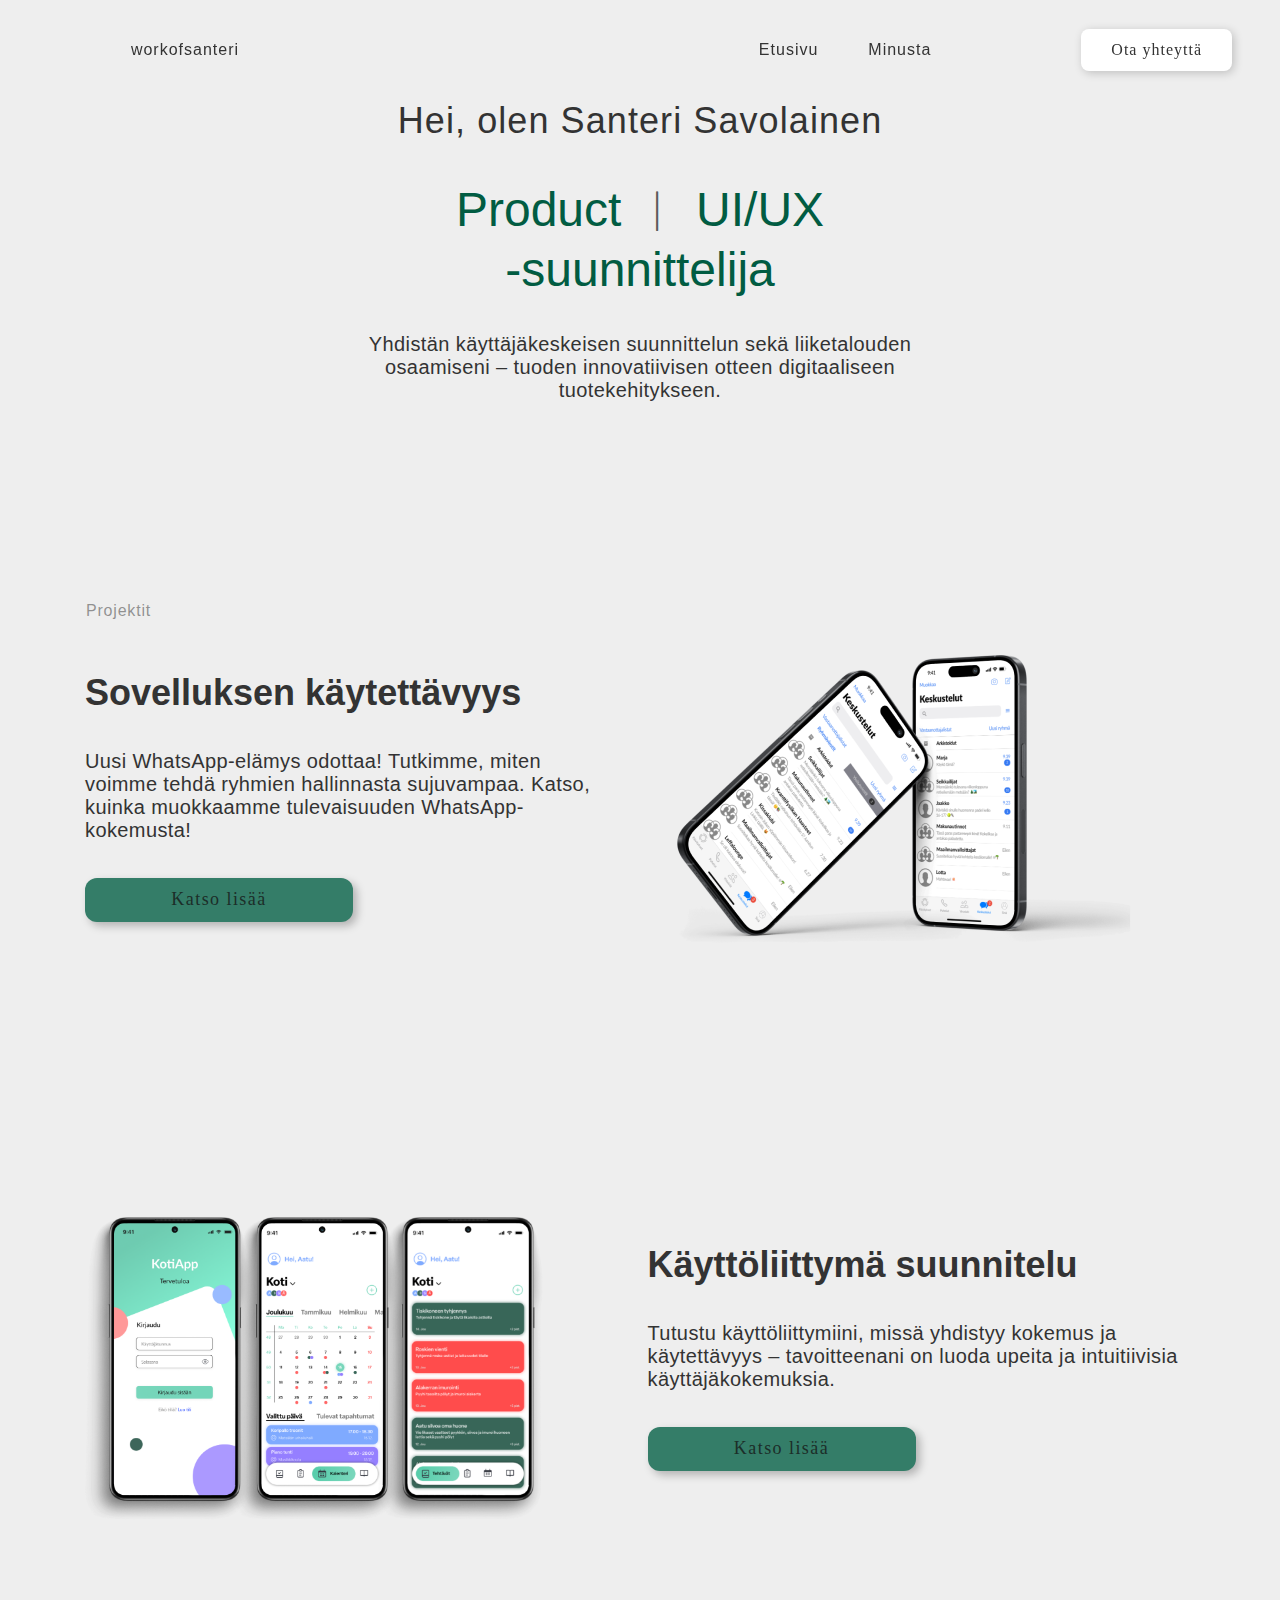
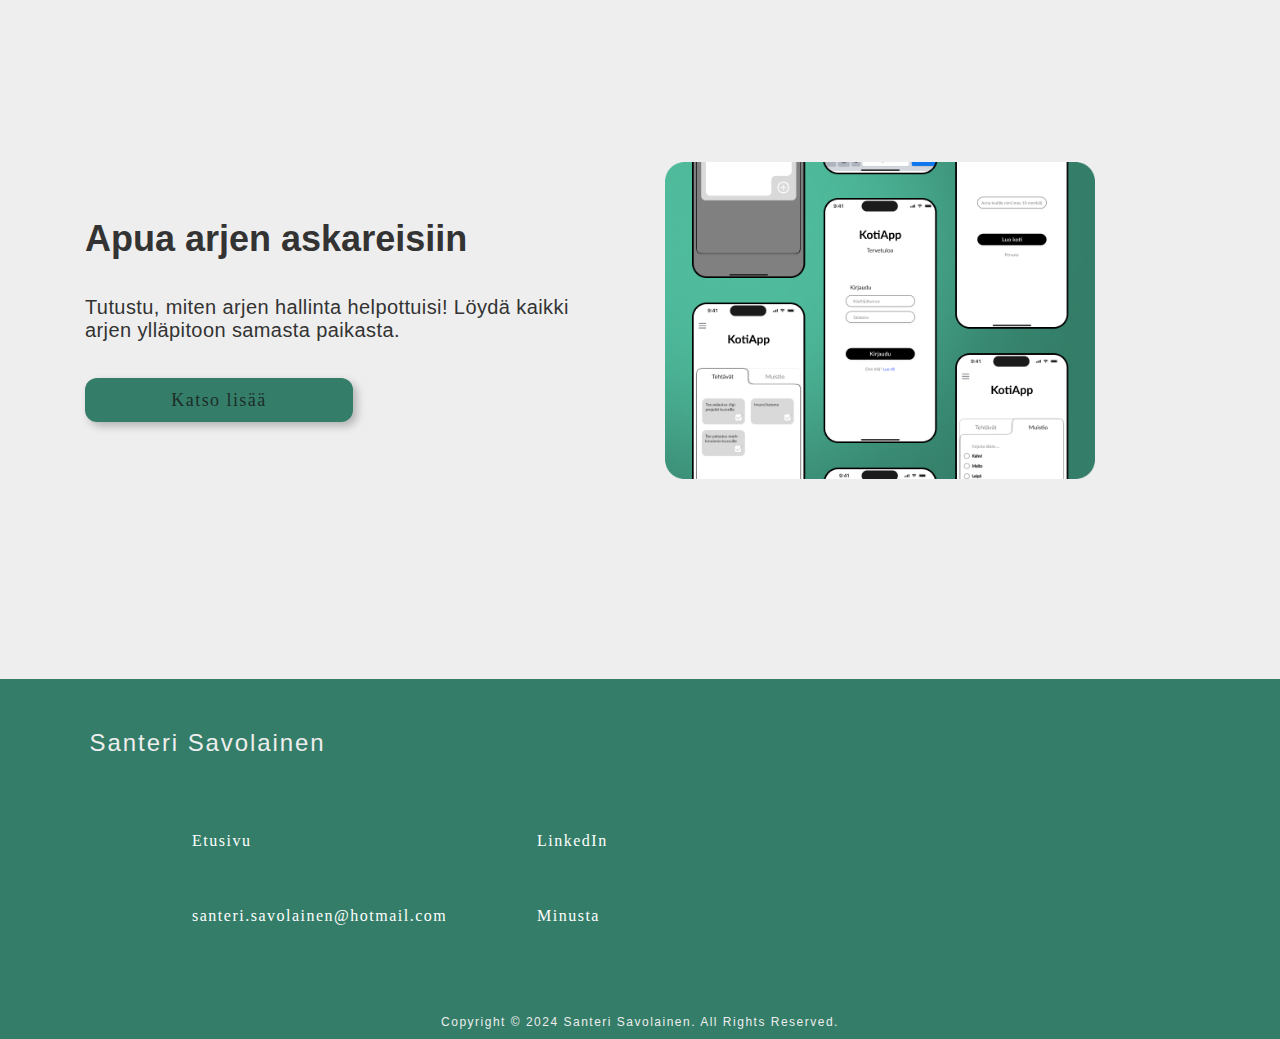
==== commit 794c95be: "Update index.html" ====
--- a/index.html
+++ b/index.html
@@ -89,7 +89,7 @@
             <div class="card-wrapper reverse">
                 <div class="card-text">
                     <h2>Käyttöliittymä suunnitelu</h2>
-                    <p>Tässä minä kerron whatsapp ryhmä casesta lyhyesti jotain Ihan muutamalla lauseella. </p>
+                    <p>Tutustu käyttöliittymiini, missä yhdistyy kokemus ja käytettävyys – tavoitteenani on luoda upeita ja intuitiivisia käyttäjäkokemuksia.</p>
                     <a href="./interaces" class="primary">Katso lisää </a>
                 </div>
                 <img class="card-cover" src="images/UI-cover.png" alt="" style="max-width: 500px">
@@ -102,8 +102,8 @@
         <div class="card">
             <div class="card-wrapper">
                 <div class="card-text">
-                    <h2>Ryhmien Käytettävyys</h2>
-                    <p>Tässä minä kerron whatsapp ryhmä casesta lyhyesti jotain Ihan muutamalla lauseella. </p>
+                    <h2>Apua arjen askareisiin</h2>
+                    <p>Tutustu, miten arjen hallinta helpottuisi! Löydä kaikki arjen ylläpitoon samasta paikasta.</p>
                     <a href="./homeapp" class="primary">Katso lisää </a>
                 </div>
                 <img class="card-cover" src="images/ka-cover.png" alt="" style="max-width: 430px; padding-right: 30px;">
@@ -141,4 +141,4 @@
 
     </footer>
 
-</body>+</body>
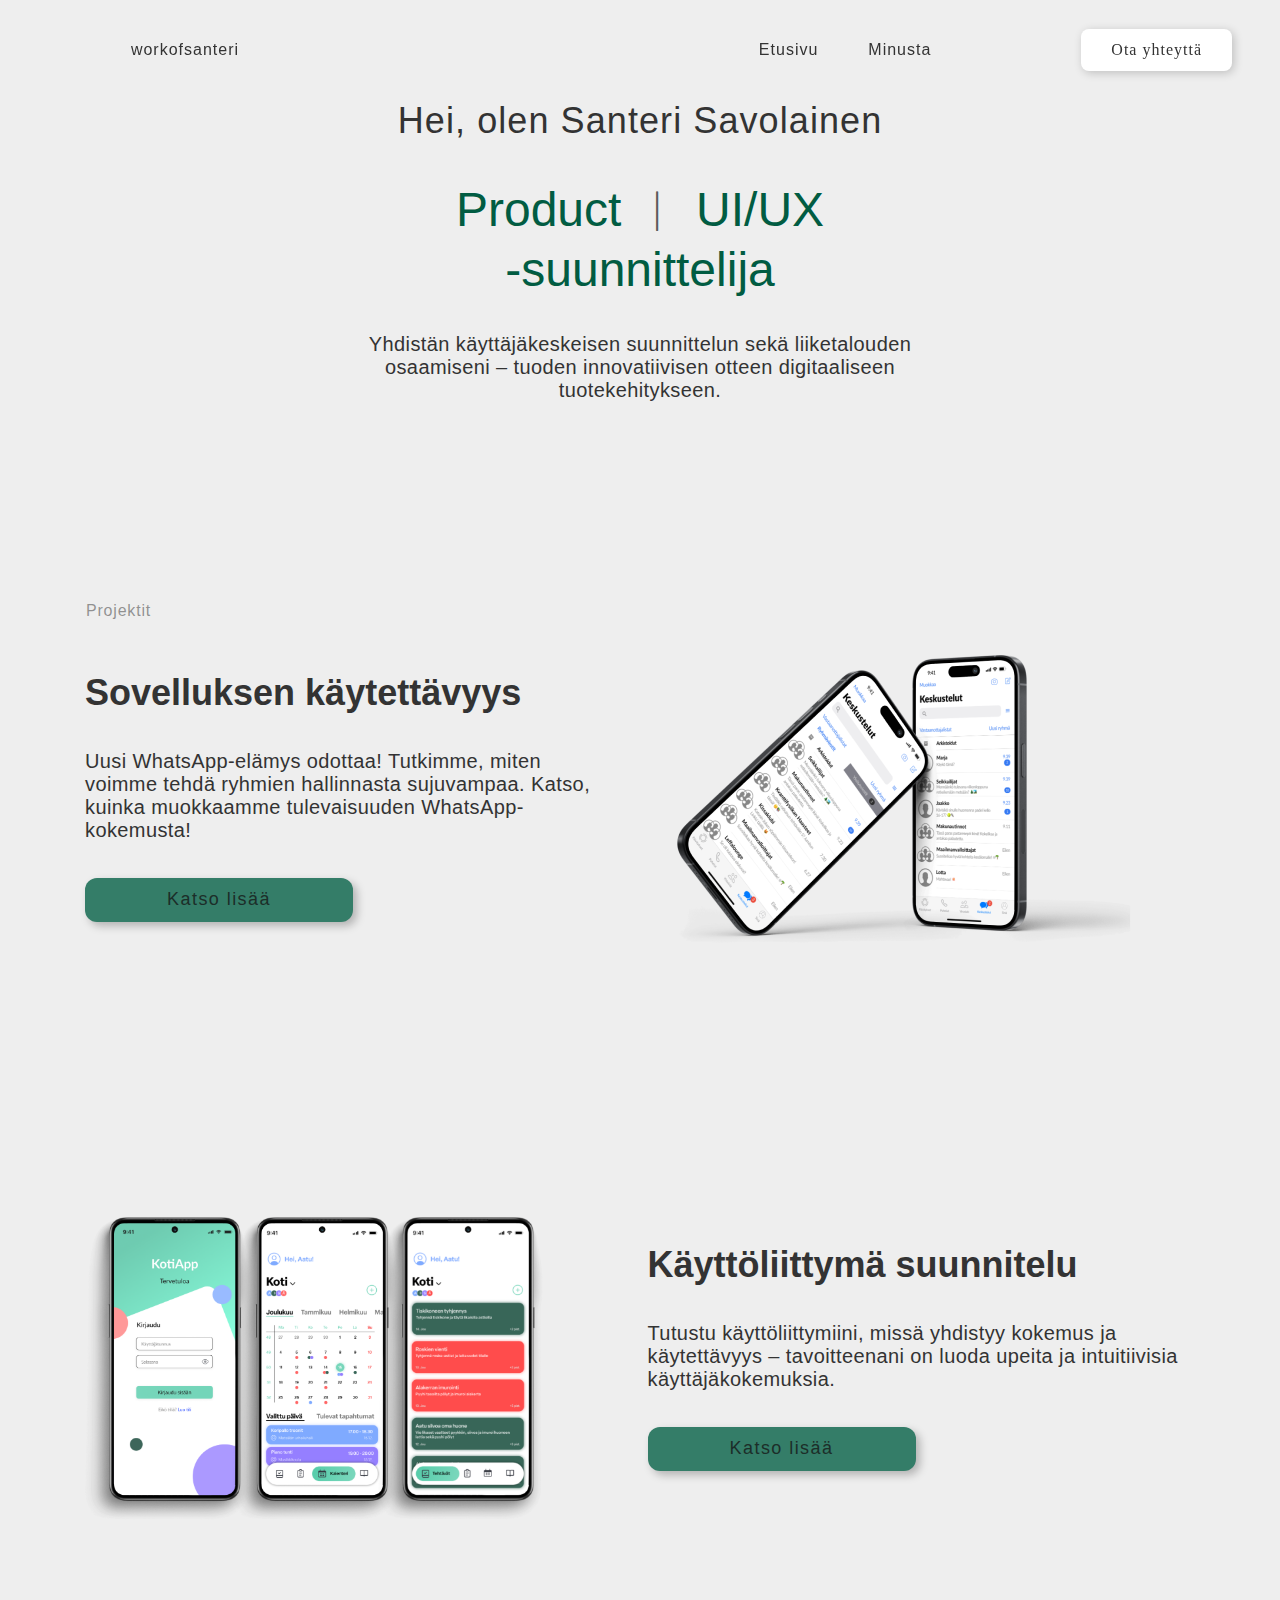
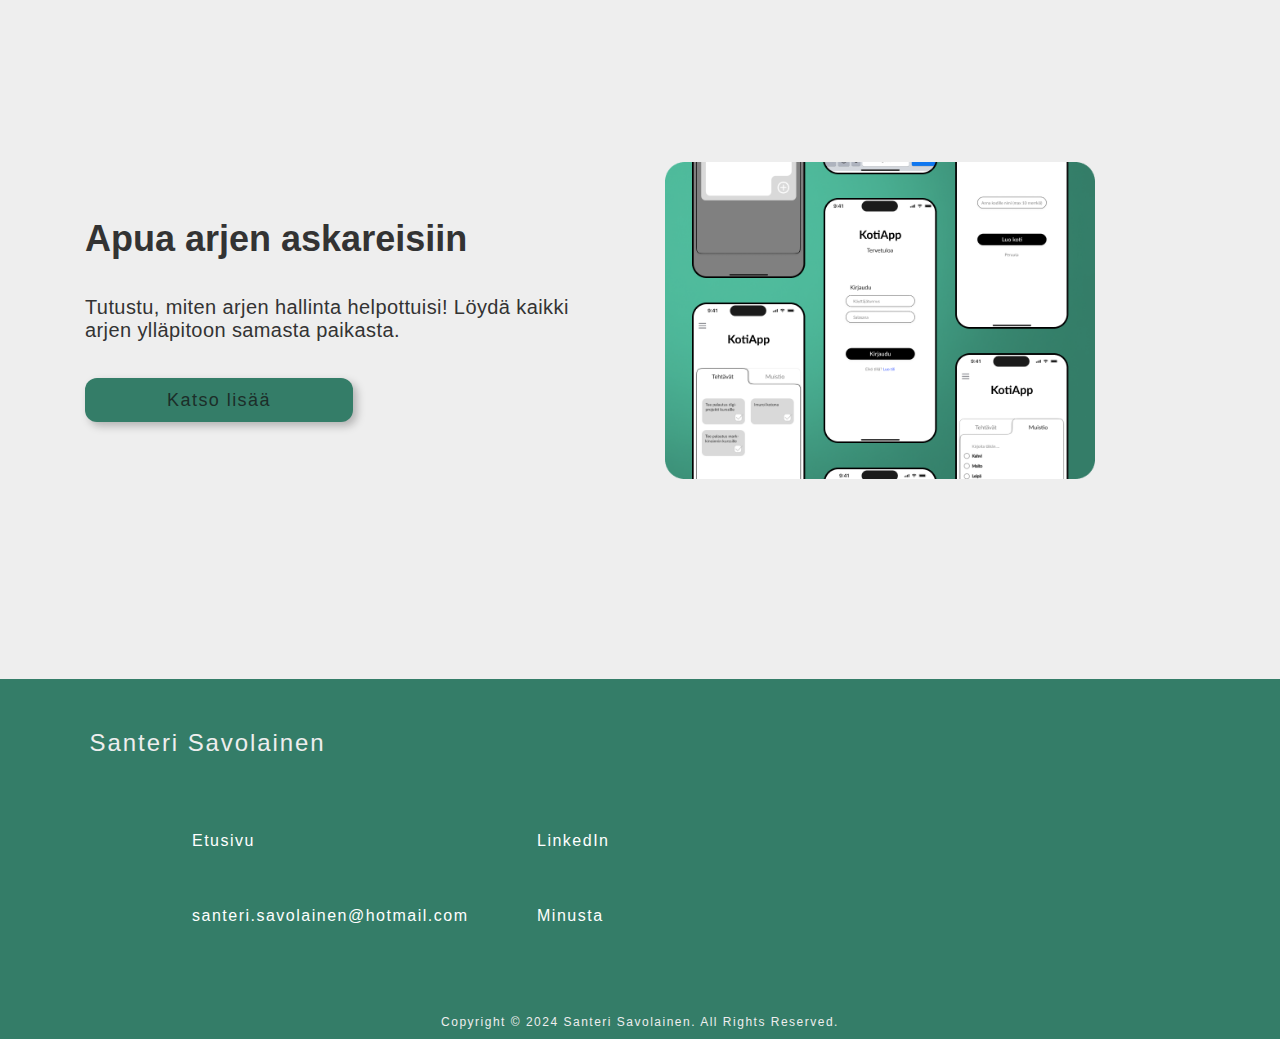
==== commit cc34792f: "Update index.html" ====
--- a/index.html
+++ b/index.html
@@ -4,7 +4,7 @@
 <head>
     <meta charset="UTF-8">
     <meta name="viewport" content="width=device-width, initial-scale=1.0">
-    <title>Santeri Savolainen - Projekti </title>
+    <title>Santeri Savolainen - Portfolio </title>
     <meta name="description"
         content="Tutustu UI/UX-suunnitteluni portfoliocasestudyyn, joka esittelee osaamiseni käyttöliittymässä, käyttäjäkokemuksessa, vuorovaikutussuunnittelussa ja muissa suunnittelun osa-alueissa.">
     <meta name="keywords"
--- a/style.css
+++ b/style.css
@@ -15,11 +15,14 @@
 
 
 
+
+
 li {
     list-style: none;
   }
 
 a {
+    font-family: 'Elza', sans-serif;
     display: flex;
     align-items: center;
     text-decoration: none;
@@ -324,7 +327,7 @@
   
   .footer-links a {
     color: #FFF;
-    font-family: 'Elza';
+    font-family: 'Elza', sans-serif;
     font-size: 16px;
     font-style: normal;
     font-weight: 300;
@@ -440,4 +443,4 @@
     }
 
     }
-  }+  }
--- a/land-style.css
+++ b/land-style.css
@@ -112,7 +112,7 @@
   width: 268px;
   height: 44px;
   color: #1C2E29;
-  font-family: Elza;
+  font-family: 'Elza', sans-serif;
   font-size: 18px;
   font-style: normal;
   font-weight: 500;
@@ -215,4 +215,4 @@
 @media screen and (max-width: 1000px) {
 
   
-}+}
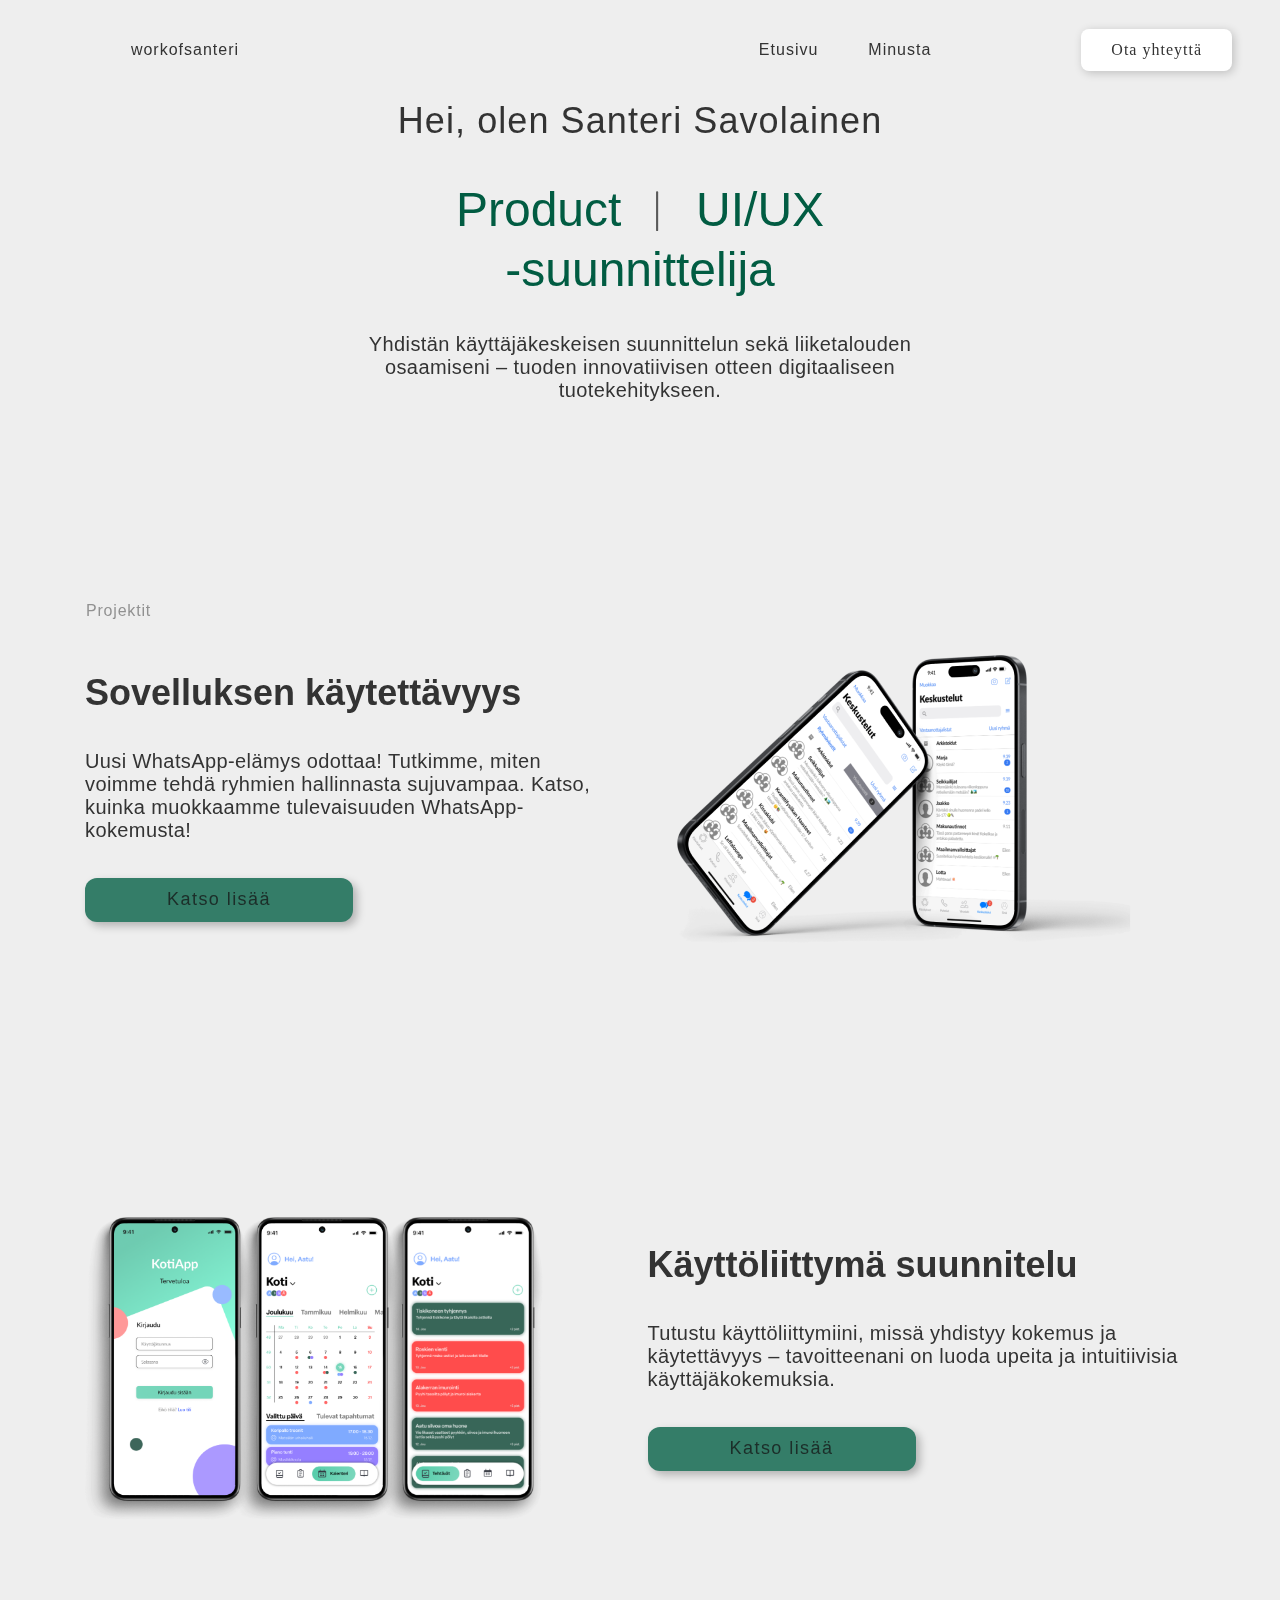
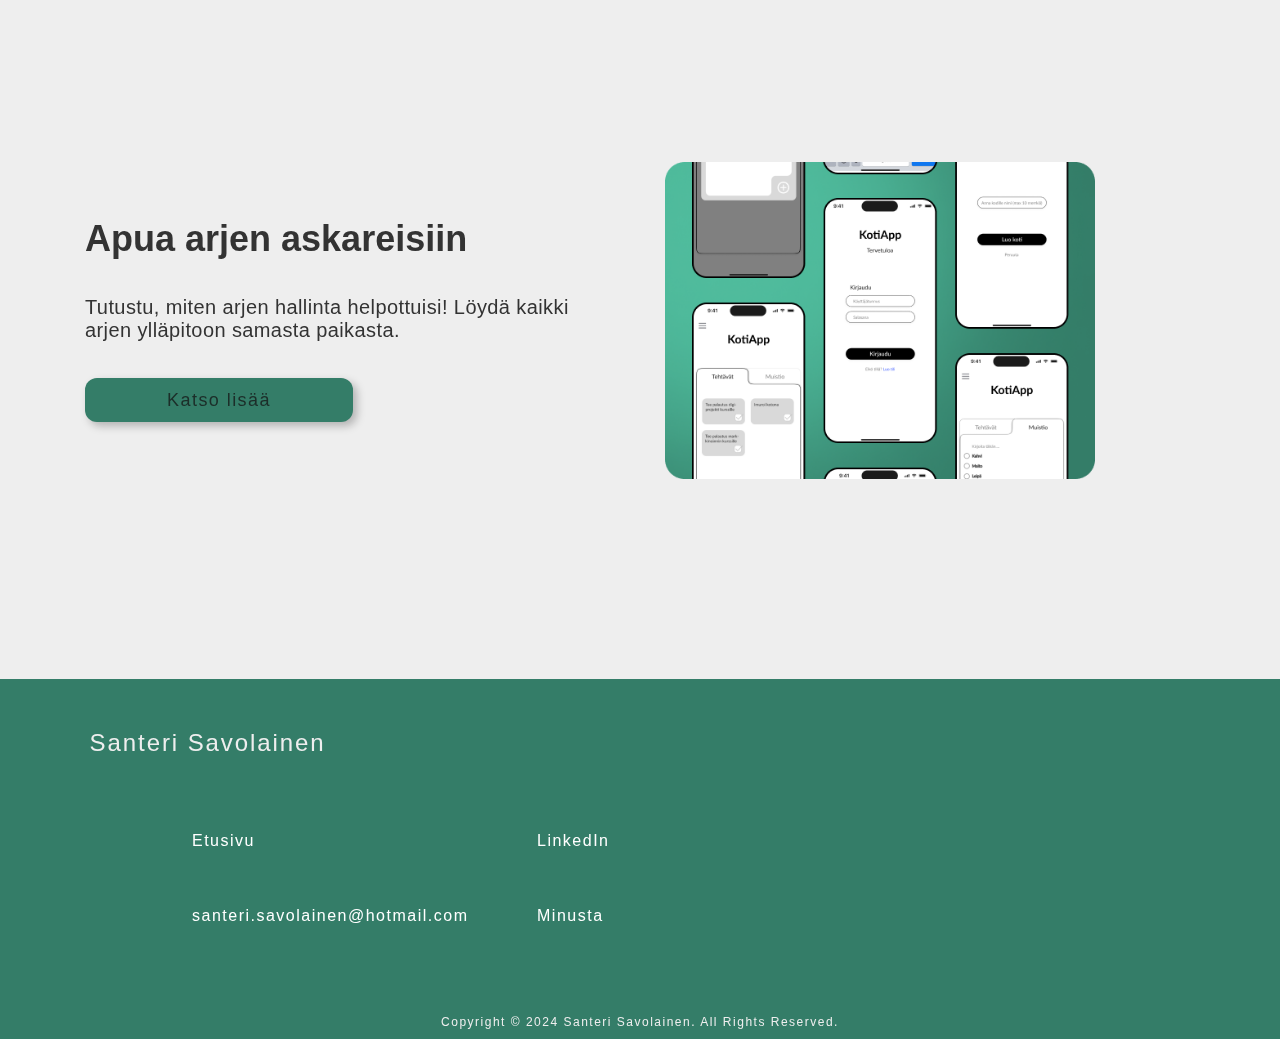
==== commit 47f3e0fa: "Update index.html" ====
--- a/index.html
+++ b/index.html
@@ -6,7 +6,7 @@
     <meta name="viewport" content="width=device-width, initial-scale=1.0">
     <title>Santeri Savolainen - Portfolio </title>
     <meta name="description"
-        content="Tutustu UI/UX-suunnitteluni portfoliocasestudyyn, joka esittelee osaamiseni käyttöliittymässä, käyttäjäkokemuksessa, vuorovaikutussuunnittelussa ja muissa suunnittelun osa-alueissa.">
+        content="Tutustu UI/UX-suunnittelu portfoliooni, joka esittelee osaamiseni käyttöliittymässä, käyttäjäkokemuksessa, vuorovaikutussuunnittelussa ja muissa suunnittelun osa-alueissa.">
     <meta name="keywords"
         content="UI/UX, Portfolio, /UX-suunnittelu, Tuotesuunnittelu,Käyttöliittymä, Käyttäjäkokemus, Vuorovaikutussuunnittelu, Informaatioarkkitehtuuri, Wireframing, Prototyypit, Käytettävyys, Käyttäjätutkimus, Design Thinking, Casestudy, Suunnitteluprosessi, Visuaalinen suunnittelu, Responsiivinen suunnittelu, Mobiilisuunnittelu, Verkkosuunnittelu, Käyttäjätestaus, Iteratiivinen suunnittelu, Tehtävänkulut, Käyttäjäpolut, Käytettävyystestaus, Suunnittelujärjestelmä, Brändäys, Sketsaus, Suunnittelutyökalut, Portfolioshowcase">
     <meta name="author" content="Santeri Savolainen">
--- a/style.css
+++ b/style.css
@@ -102,7 +102,8 @@
     padding: 0 48px;
     height: 100px;
     align-items: center;
-    backdrop-filter: blur(10px);
+        backdrop-filter: blur(20px) brightness(100%);
+    -webkit-backdrop-filter: blur(20px) brightness(100%);
     font-family: 'Elza', sans-serif;
     font-weight: 300;
     color: #333;
@@ -343,6 +344,7 @@
     margin-left: 15%;
     padding: 0%;
     margin-top: 72px;
+    align-items: flex-start;
   }
 
   @media only screen and (max-width: 1000px) {
--- a/land-style.css
+++ b/land-style.css
@@ -160,6 +160,7 @@
     padding: 16px;
     margin-bottom: 50px;
     max-width: 80vw;
+    gap: 16px;
   }
 
   .landing p, h1{
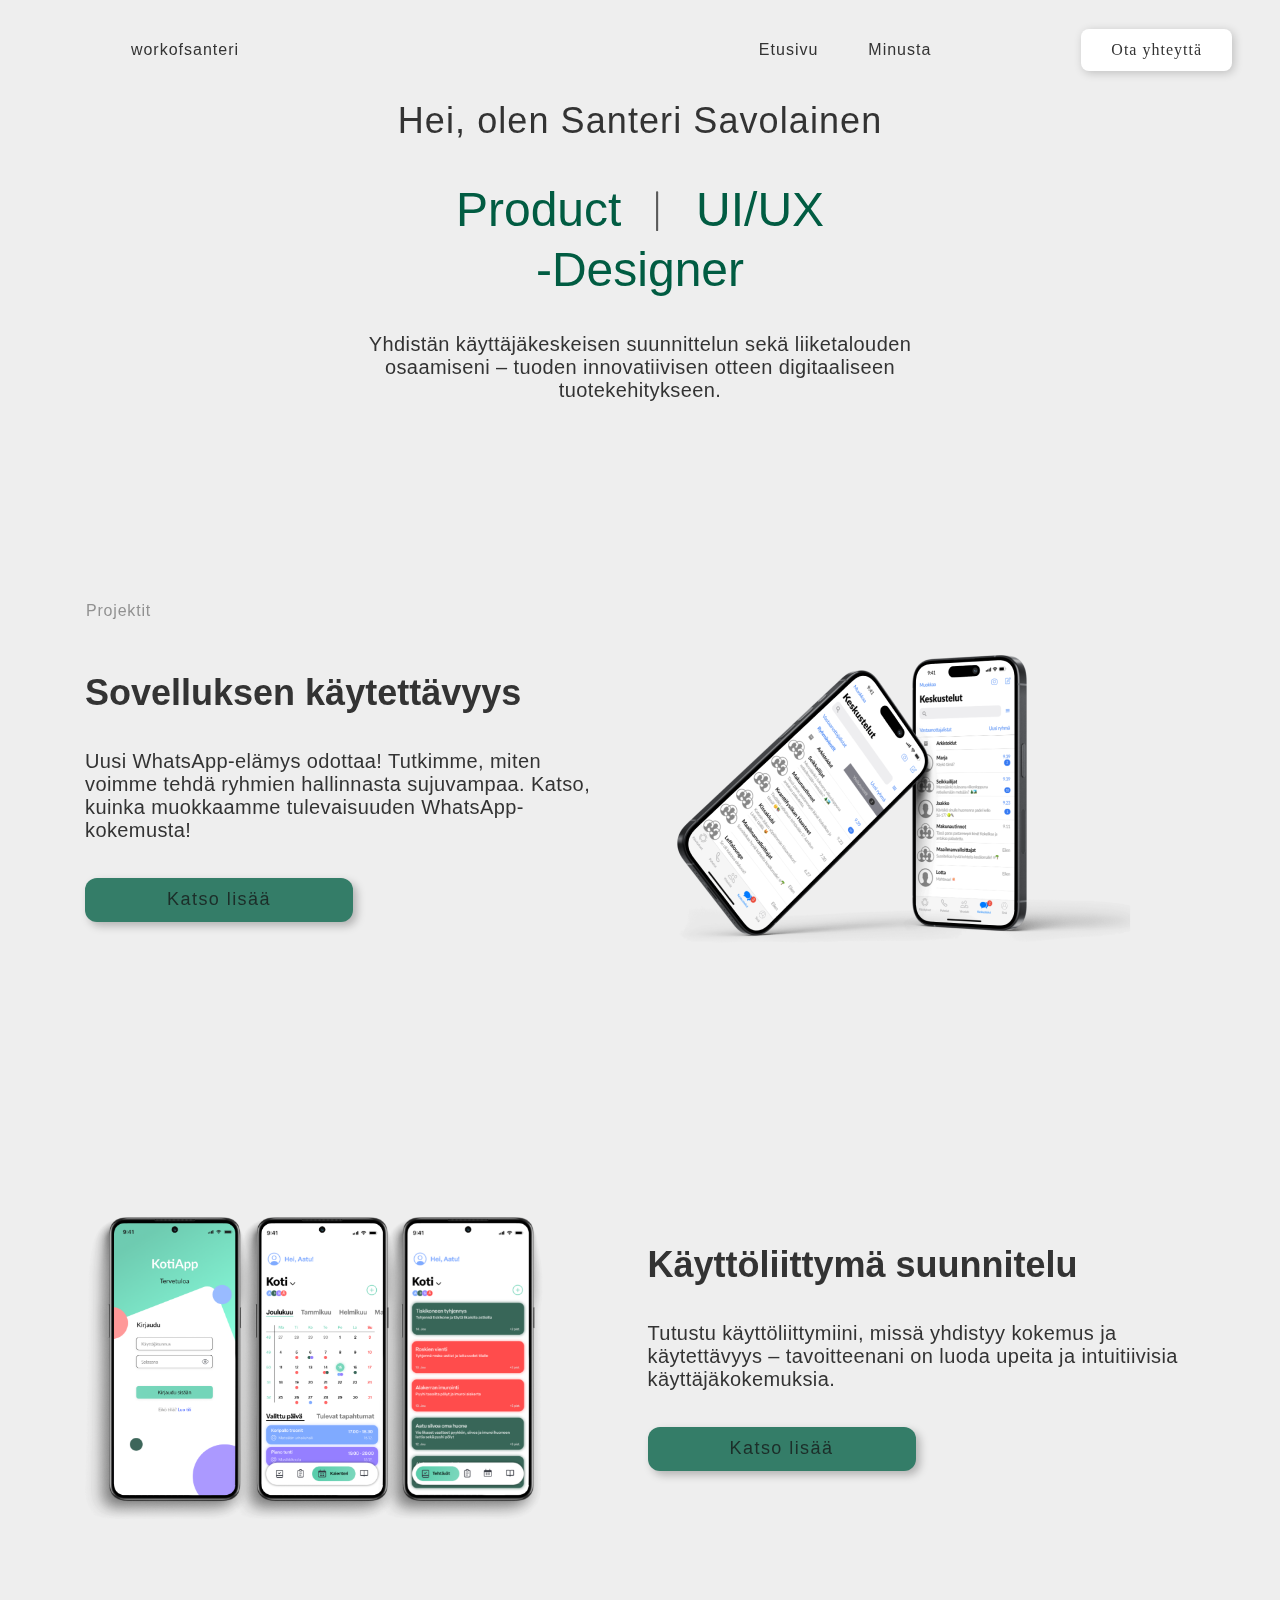
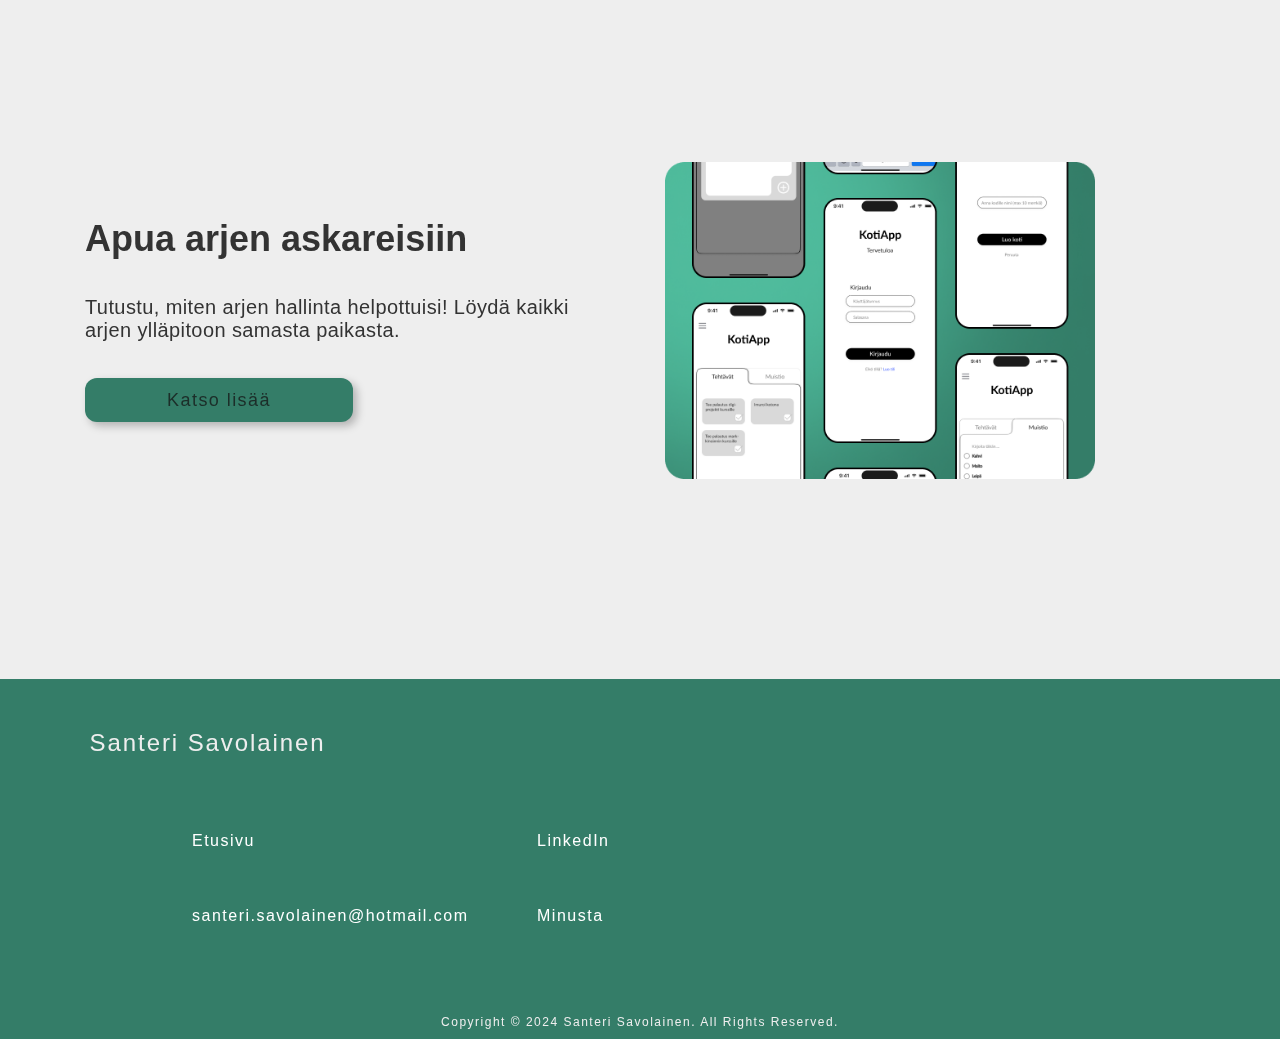
==== commit 95aef38b: "Update index.html" ====
--- a/index.html
+++ b/index.html
@@ -54,7 +54,7 @@
 <section class="landing-section">
     <div class="landing">
         <h5>Hei, olen Santeri Savolainen</h5>
-        <h6>Product <span class="black-pipe">︱</span> UI/UX <br>-suunnittelija</h6>
+        <h6>Product <span class="black-pipe">︱</span> UI/UX <br>-Designer</h6>
         <p>Yhdistän käyttäjäkeskeisen suunnittelun sekä liiketalouden osaamiseni 
             – tuoden innovatiivisen otteen digitaaliseen tuotekehitykseen.</p>
     </div>
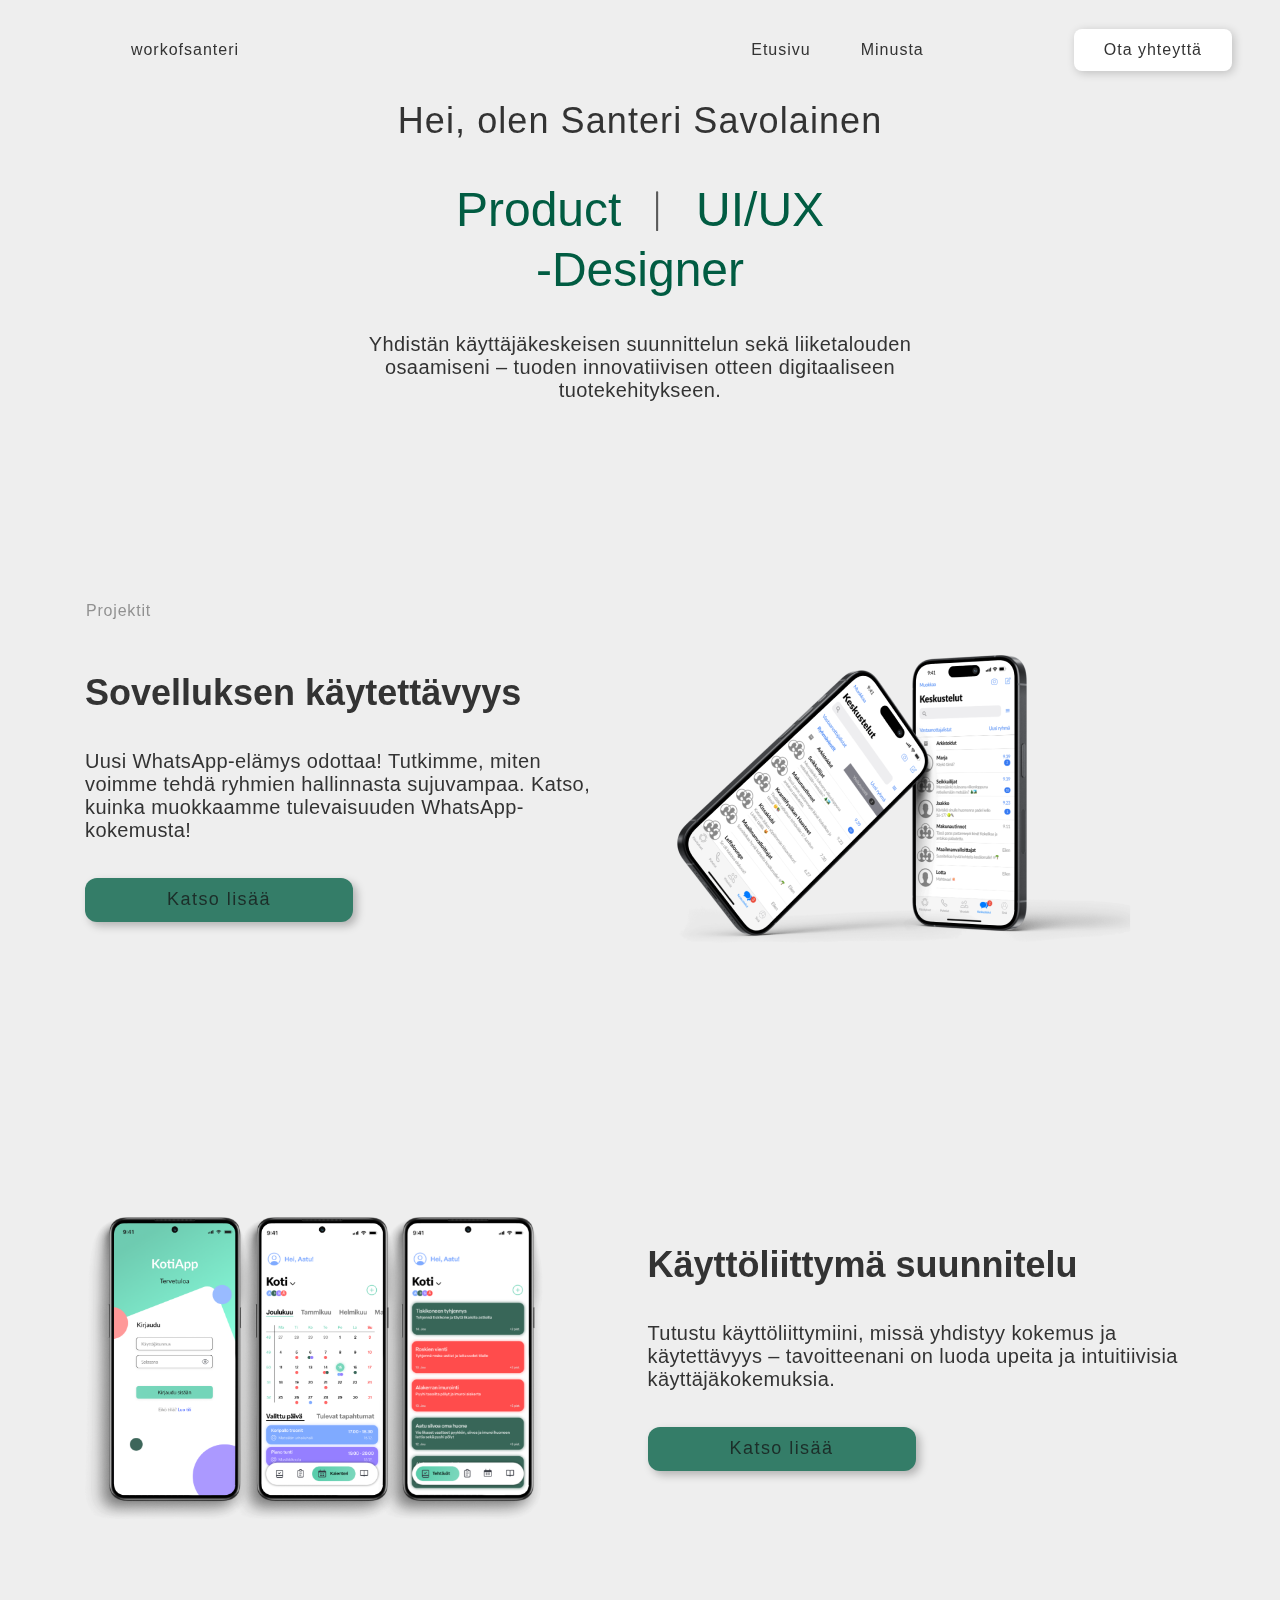
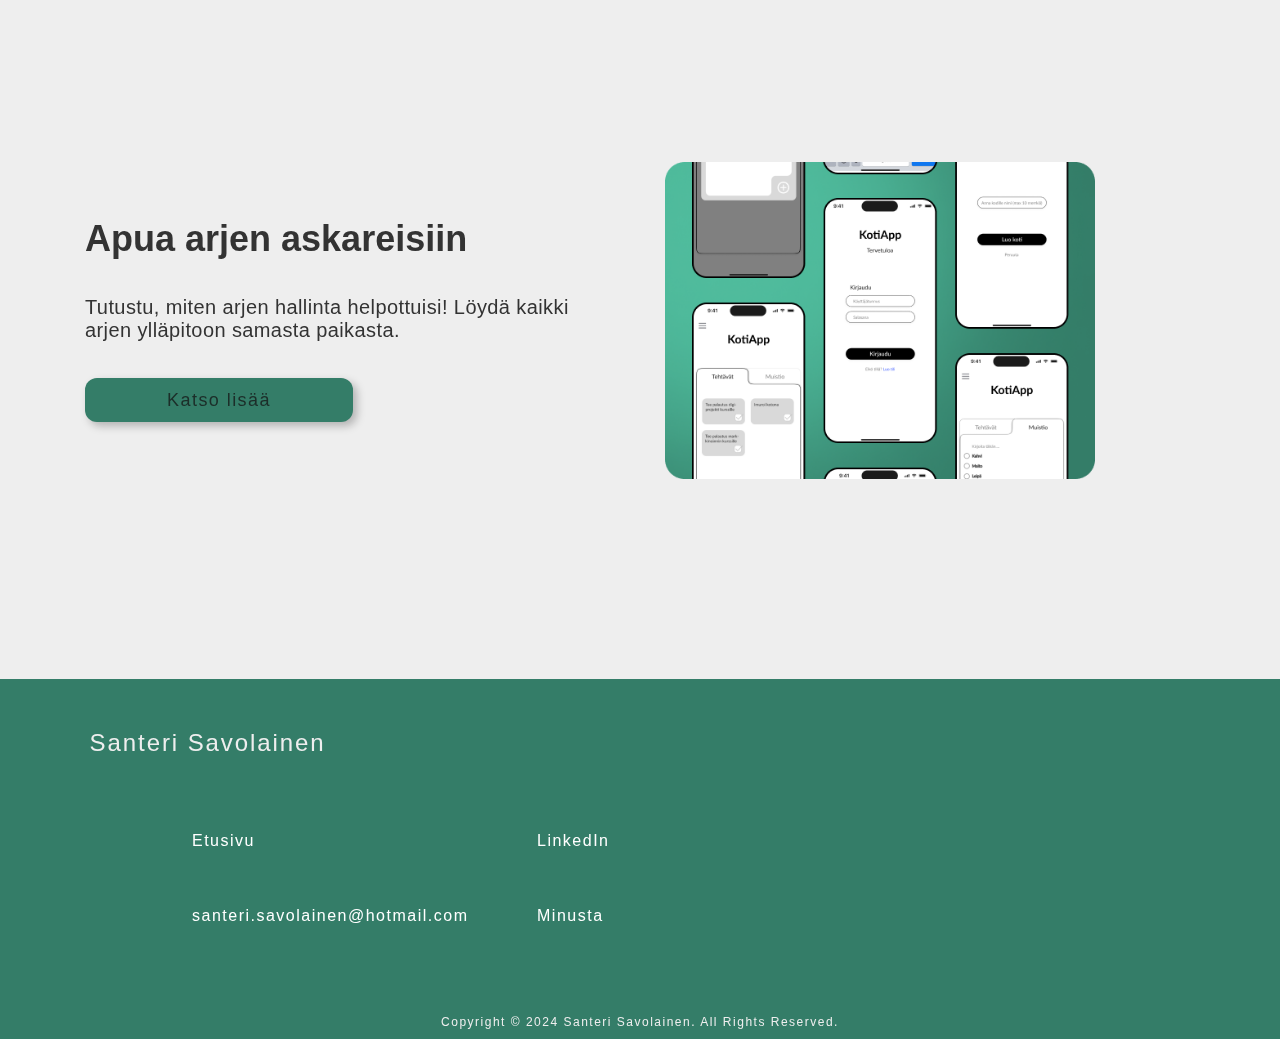
==== commit beaf2c44: "Update index.html" ====
--- a/index.html
+++ b/index.html
@@ -4,11 +4,11 @@
 <head>
     <meta charset="UTF-8">
     <meta name="viewport" content="width=device-width, initial-scale=1.0">
-    <title>Santeri Savolainen - Portfolio </title>
+    <title>Santeri Savolainen - UI/UX Portfolio | Suomi </title>
     <meta name="description"
         content="Tutustu UI/UX-suunnittelu portfoliooni, joka esittelee osaamiseni käyttöliittymässä, käyttäjäkokemuksessa, vuorovaikutussuunnittelussa ja muissa suunnittelun osa-alueissa.">
     <meta name="keywords"
-        content="UI/UX, Portfolio, /UX-suunnittelu, Tuotesuunnittelu,Käyttöliittymä, Käyttäjäkokemus, Vuorovaikutussuunnittelu, Informaatioarkkitehtuuri, Wireframing, Prototyypit, Käytettävyys, Käyttäjätutkimus, Design Thinking, Casestudy, Suunnitteluprosessi, Visuaalinen suunnittelu, Responsiivinen suunnittelu, Mobiilisuunnittelu, Verkkosuunnittelu, Käyttäjätestaus, Iteratiivinen suunnittelu, Tehtävänkulut, Käyttäjäpolut, Käytettävyystestaus, Suunnittelujärjestelmä, Brändäys, Sketsaus, Suunnittelutyökalut, Portfolioshowcase">
+        content="UI/UX, Portfolio, UI/UX-suunnittelu, Tuotesuunnittelu,Käyttöliittymä, Käyttäjäkokemus, Vuorovaikutussuunnittelu, Informaatioarkkitehtuuri, Wireframing, Prototyypit, Käytettävyys, Käyttäjätutkimus, Design Thinking, Casestudy, Suunnitteluprosessi, Visuaalinen suunnittelu, Responsiivinen suunnittelu, Mobiilisuunnittelu, Verkkosuunnittelu, Käyttäjätestaus, Iteratiivinen suunnittelu, Tehtävänkulut, Käyttäjäpolut, Käytettävyystestaus, Suunnittelujärjestelmä, Brändäys, Sketsaus, Suunnittelutyökalut, Portfolioshowcase, Suomi, Finland">
     <meta name="author" content="Santeri Savolainen">
     <link rel="stylesheet" href="style.css">
     <link rel="stylesheet" href="land-style.css">
--- a/style.css
+++ b/style.css
@@ -113,6 +113,9 @@
     z-index: 1000;
 
   }
+.navbar a {
+    height:25px;
+}
 
   .wrapper4 img {
     transition: transform 0.5s ease;
@@ -237,7 +240,7 @@
   padding: 12px 30px;
   border-radius: 8px;
   transition: background-color 0.5s ease;
-  font-family: 'Elza';
+  font-family: 'Elza', sans-serif;
   font-size: 16px;
   font-weight: 300;
   color: #333;
